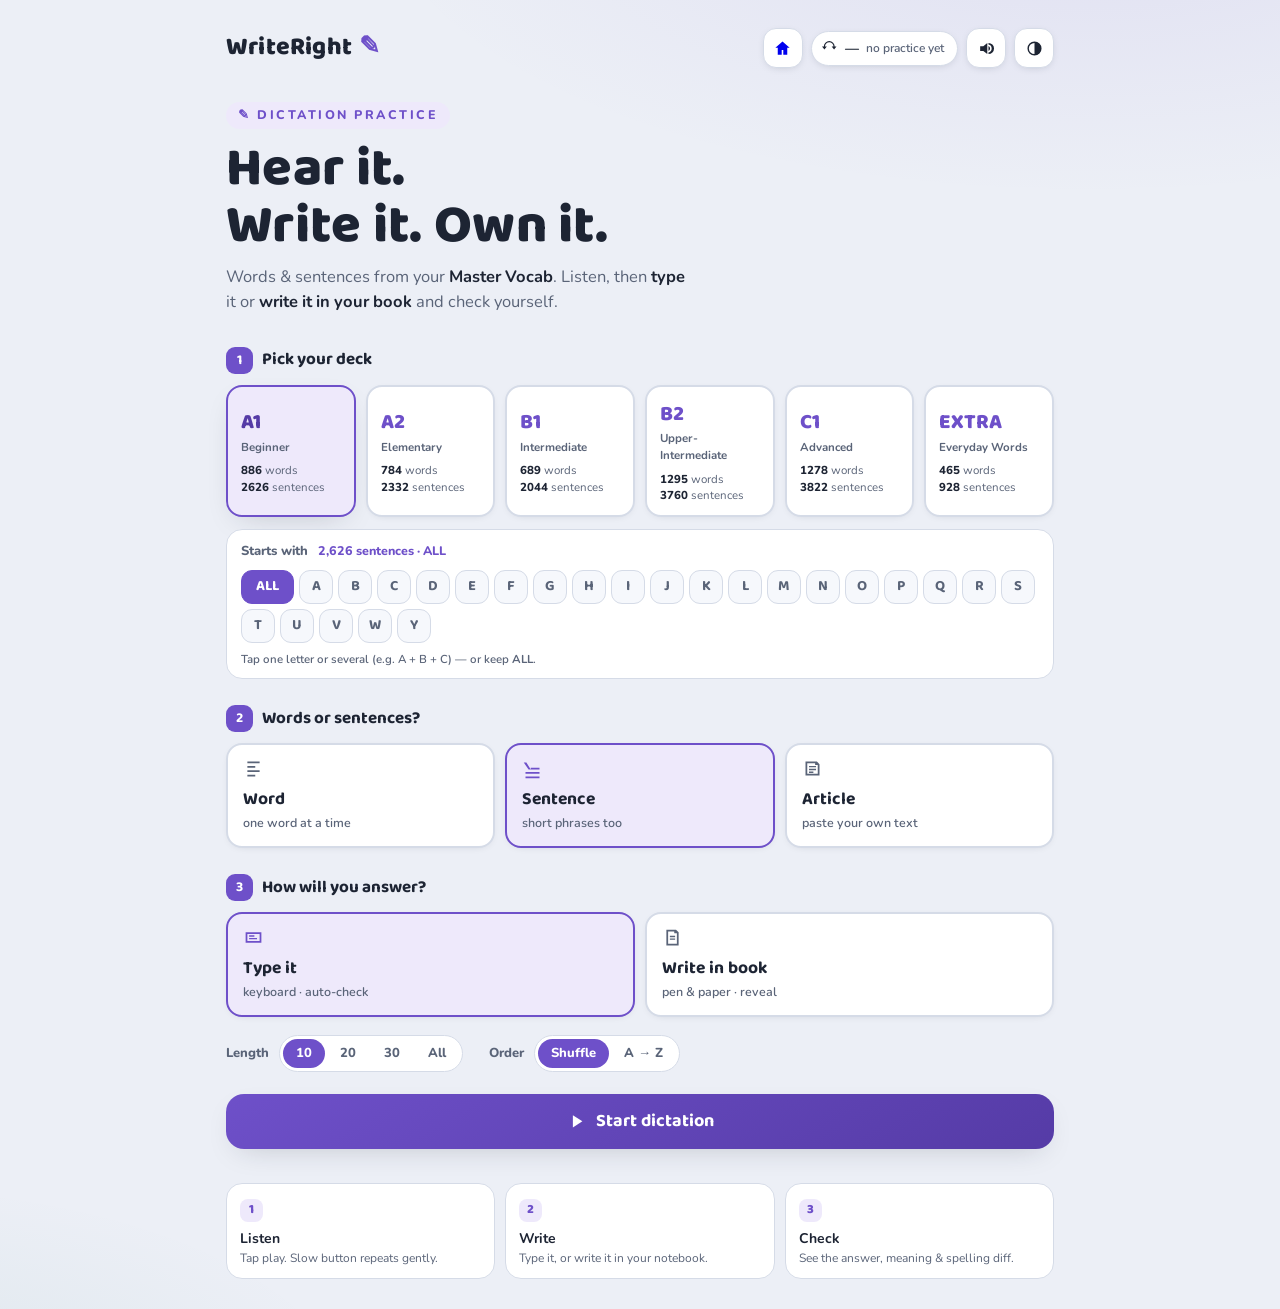
==== dictation/index.html @ 3b152999 "English Hub - speaking + dictation practice apps" ====
<!DOCTYPE html>
<html lang="en">
<head>
<meta charset="UTF-8">
<meta name="viewport" content="width=device-width, initial-scale=1.0, viewport-fit=cover">
<title>WriteRight ✎ — listen &amp; write dictation</title>
<meta name="description" content="Dictation practice built from your Master Vocab: hear a word or sentence, type it on your keyboard or write it in your book, then check the answer.">
<meta name="theme-color" content="#ECEFF6">
<link rel="icon" href="data:image/svg+xml,%3Csvg xmlns='http://www.w3.org/2000/svg' viewBox='0 0 32 32'%3E%3Crect x='3' y='3' width='26' height='26' rx='7' fill='%236E50C9'/%3E%3Cpath d='M9 23l1.2-4.2L18.6 10.4a2.2 2.2 0 0 1 3.1 3.1L13.2 22 9 23z' fill='%23fff'/%3E%3Cpath d='M17.5 11.5l3 3' stroke='%236E50C9' stroke-width='1.4'/%3E%3C/svg%3E">
<link rel="preconnect" href="https://fonts.googleapis.com">
<link rel="preconnect" href="https://fonts.gstatic.com" crossorigin>
<link href="https://fonts.googleapis.com/css2?family=Baloo+2:wght@500;600;700;800&family=Nunito:ital,wght@0,400;0,600;0,700;0,800;1,400&family=Space+Mono:wght@400;700&display=swap" rel="stylesheet" media="print" onload="this.media='all'">
<noscript><link href="https://fonts.googleapis.com/css2?family=Baloo+2:wght@500;600;700;800&family=Nunito:ital,wght@0,400;0,600;0,700;0,800;1,400&family=Space+Mono:wght@400;700&display=swap" rel="stylesheet"></noscript>
<link rel="stylesheet" href="style.css?v=5">
</head>
<body>

<!-- ══════════════════ HOME ══════════════════ -->
<section id="screen-home" class="screen">
  <header class="top">
    <div class="brand">WriteRight <span class="pencil" aria-hidden="true">✎</span></div>
    <div class="top-right">
      <a class="icon-btn" href="../index.html" title="English Hub" aria-label="Back to the English Hub" style="text-decoration:none">
        <svg viewBox="0 0 24 24" class="ic" aria-hidden="true"><path d="M12 3l9 8h-3v9h-5v-6h-2v6H6v-9H3z"/></svg>
      </a>
      <button id="btn-stats" class="chip" title="Your overall dictation score">
        <svg viewBox="0 0 24 24" class="ic" aria-hidden="true"><path d="M5 13a7 7 0 0 1 14 0h-3l4 5 4-5h-3a9 9 0 0 0-18 0H0l4 5 4-5H5z" transform="translate(0,-2) scale(.9)"/></svg>
        <b id="stats-pct">—</b><span class="chip-sub" id="stats-n">no practice yet</span>
      </button>
      <button id="btn-voice" class="icon-btn" title="Voice &amp; speed" aria-label="Choose the speaking voice">
        <svg viewBox="0 0 24 24" class="ic" aria-hidden="true"><path d="M4 9v6h4l5 4V5L8 9H4zm12.5 3a3.5 3.5 0 0 0-2-3.2v6.4a3.5 3.5 0 0 0 2-3.2zm-2-7v2.1a5 5 0 0 1 0 9.8V19a7 7 0 0 0 0-14z"/></svg>
      </button>
      <button id="btn-theme" class="icon-btn" title="Light / dark theme" aria-label="Toggle light or dark theme">
        <svg viewBox="0 0 24 24" class="ic" aria-hidden="true"><circle cx="12" cy="12" r="8" fill="none" stroke="currentColor" stroke-width="1.8"/><path d="M12 4a8 8 0 0 1 0 16z" fill="currentColor"/></svg>
      </button>
    </div>
  </header>

  <div class="hero">
    <p class="hero-kicker">✎ dictation practice</p>
    <h1>Hear it.<br>Write it. Own it.</h1>
    <p class="hero-sub">Words &amp; sentences from your <b class="you">Master Vocab</b>. Listen, then <b>type</b> it or <b>write it in your book</b> and check yourself.</p>
  </div>

  <div id="tricky-quick" class="tricky-quick" hidden>
    <button id="btn-tricky" class="ghost-cta">
      <svg viewBox="0 0 24 24" class="ic" aria-hidden="true"><path d="M12 3l2.7 5.6 6.3.8-4.6 4.3 1.2 6.2L12 17l-5.6 2.9 1.2-6.2L3 9.4l6.3-.8z"/></svg>
      <span id="tricky-text"><b id="tricky-n">0</b> tricky items waiting</span>
      <span class="ghost-cta-arrow" aria-hidden="true">→</span>
    </button>
  </div>

  <div class="step-label"><span class="step-n">1</span> Pick your deck</div>
  <div class="shelf" id="decks"></div>

  <div class="letters-wrap" id="letters-wrap">
    <div class="letters-head">
      <span class="mini-lab">Starts with</span>
      <span class="letters-count" id="letters-count"></span>
    </div>
    <div class="letters" id="letters"></div>
    <p class="letters-note">Tap one letter or several (e.g. A + B + C) — or keep <b>ALL</b>.</p>
  </div>

  <div class="step-label"><span class="step-n">2</span> Words or sentences?</div>
  <div class="opt-row opt-row3">
    <button class="opt-card" id="mode-word" aria-pressed="false">
      <svg viewBox="0 0 24 24" class="ic" aria-hidden="true"><path d="M5 4h14v2H5zM5 9h9v2H5zM5 14h14v2H5zM5 19h9v2H5z"/></svg>
      <b>Word</b><small>one word at a time</small>
    </button>
    <button class="opt-card" id="mode-sentence" aria-pressed="true">
      <svg viewBox="0 0 24 24" class="ic" aria-hidden="true"><path d="M4 5h16v2H4zm0 5h16v2H4zm0 5h10v2H4zm12.5 0 5.5 8h-3l-5-8z" transform="rotate(180 12 14)"/></svg>
      <b>Sentence</b><small>short phrases too</small>
    </button>
    <button class="opt-card" id="mode-article" aria-pressed="false">
      <svg viewBox="0 0 24 24" class="ic" aria-hidden="true"><path d="M4 4h13l3 3v13H4zm2 2v12h12V8h-3V6zm2 3h8v1.6H8zm0 3.2h8V14H8zm0 3.2h5v1.6H8z"/></svg>
      <b>Article</b><small>paste your own text</small>
    </button>
  </div>

  <div id="article-wrap" class="article-wrap" hidden>
    <div class="art-head">
      <span class="mini-lab">Your article</span>
      <span class="letters-count" id="article-count">Paste or write your text here</span>
    </div>
    <textarea id="article-in" rows="6" placeholder="Paste any English text here — a news story, a book page, a song, your own writing…"></textarea>
    <div class="art-foot">
      <button id="btn-article-clear" class="pill">Clear</button>
      <p class="art-note">Dictation runs sentence by sentence, in order — abbreviations and decimals are kept together.</p>
    </div>
  </div>

  <div class="step-label"><span class="step-n">3</span> How will you answer?</div>
  <div class="opt-row">
    <button class="opt-card" id="answer-type" aria-pressed="true">
      <svg viewBox="0 0 24 24" class="ic" aria-hidden="true"><path d="M3 6h18v12H3zm2 2v8h14V8zm2 1.5h6v1.5H7zm0 3h9V14H7z"/></svg>
      <b>Type it</b><small>keyboard · auto-check</small>
    </button>
    <button class="opt-card" id="answer-book" aria-pressed="false">
      <svg viewBox="0 0 24 24" class="ic" aria-hidden="true"><path d="M5 3h11l3 3v15H5zm2 2v14h10V7h-3V5zm2 5h6v1.6H9zm0 3h6v1.6H9z"/></svg>
      <b>Write in book</b><small>pen &amp; paper · reveal</small>
    </button>
  </div>

  <div class="row-opts" id="row-opts">
    <div class="mini-opts">
      <span class="mini-lab">Length</span>
      <div class="chips" id="len-chips">
        <button class="chip-ch" data-len="10" aria-pressed="true">10</button>
        <button class="chip-ch" data-len="20" aria-pressed="false">20</button>
        <button class="chip-ch" data-len="30" aria-pressed="false">30</button>
        <button class="chip-ch" data-len="0" aria-pressed="false">All</button>
      </div>
    </div>
    <div class="mini-opts">
      <span class="mini-lab">Order</span>
      <div class="chips" id="ord-chips">
        <button class="chip-ch" data-shuf="1" aria-pressed="true">Shuffle</button>
        <button class="chip-ch" data-shuf="0" aria-pressed="false">A → Z</button>
      </div>
    </div>
  </div>

  <button id="btn-start" class="cta">
    <svg viewBox="0 0 24 24" class="ic" aria-hidden="true"><path d="M8 5v14l11-7z"/></svg>
    Start dictation
  </button>

  <div class="how" aria-label="How it works">
    <div class="how-step">
      <span class="how-n">1</span>
      <b>Listen</b>
      <small>Tap play. Slow button repeats gently.</small>
    </div>
    <div class="how-step">
      <span class="how-n">2</span>
      <b>Write</b>
      <small>Type it, or write it in your notebook.</small>
    </div>
    <div class="how-step">
      <span class="how-n">3</span>
      <b>Check</b>
      <small>See the answer, meaning &amp; spelling diff.</small>
    </div>
  </div>
</section>

<!-- ══════════════════ PRACTICE ══════════════════ -->
<section id="screen-practice" class="screen" hidden>
  <header class="top prac-top">
    <button id="btn-back" class="icon-btn" title="End session" aria-label="End session and go home">
      <svg viewBox="0 0 24 24" class="ic" aria-hidden="true"><path d="M15 5l-7 7 7 7z"/></svg>
    </button>
    <div class="prac-mid">
      <div class="prac-count"><b id="prac-i">1</b> / <span id="prac-n">10</span></div>
      <div class="bar"><div class="bar-fill" id="bar-fill"></div></div>
    </div>
    <div class="score-chips">
      <span class="sc ok" id="sc-ok">✓ 0</span>
      <span class="sc bad" id="sc-bad">✗ 0</span>
      <button id="btn-voice-p" class="icon-btn sm" title="Voice &amp; speed" aria-label="Choose the speaking voice">
        <svg viewBox="0 0 24 24" class="ic" aria-hidden="true"><path d="M4 9v6h4l5 4V5L8 9H4zm12.5 3a3.5 3.5 0 0 0-2-3.2v6.4a3.5 3.5 0 0 0 2-3.2zm-2-7v2.1a5 5 0 0 1 0 9.8V19a7 7 0 0 0 0-14z"/></svg>
      </button>
    </div>
  </header>

  <div class="listen-card" id="listen-card">
    <div class="listen-tag" id="listen-tag">word · A1</div>
    <button id="btn-play" class="play-big" title="Play (Enter)" aria-label="Play again">
      <svg viewBox="0 0 24 24" aria-hidden="true"><path d="M8 5v14l11-7z"/></svg>
    </button>
    <div class="listen-sub" id="listen-sub">Listen…</div>
    <div class="listen-row">
      <button id="btn-slow" class="pill">
        <svg viewBox="0 0 24 24" class="ic" aria-hidden="true"><path d="M12 4a8 8 0 1 1-8 8h2a6 6 0 1 0 6-6zm1 4v5l-4 2.2-.9-1.6L11 12V8z"/></svg>
        Slow
      </button>
      <button id="btn-hint" class="pill">
        <svg viewBox="0 0 24 24" class="ic" aria-hidden="true"><path d="M9 21h6v-1H9zm-4-4h14v-1H5zm2-4h10l-1.5-3H12L9.5 10 11 7.5 9.6 6.4 7 11z"/></svg>
        Hint
      </button>
    </div>
    <div class="hint-line" id="hint-line" hidden></div>
  </div>

  <!-- type mode -->
  <div id="area-type" class="answer-area">
    <label class="aa-label" for="type-in">Write what you hear</label>
    <div class="type-row">
      <div class="type-box">
        <textarea id="type-in" rows="1" lang="en" autocomplete="off" autocapitalize="none"
          autocorrect="off" spellcheck="false" placeholder="Type — or write here with your Apple Pencil ✎"></textarea>
        <button id="btn-clear" class="clear-btn" title="Clear" aria-label="Clear the writing box">
          <svg viewBox="0 0 24 24" class="ic" aria-hidden="true"><path d="M18.3 5.7 12 12l6.3 6.3-1.4 1.4L10.6 13.4 5.7 18.3 4.3 16.9 9.7 12 4.3 5.7 5.7 4.3l5.5 5.4 6.3-6.3z"/></svg>
        </button>
      </div>
      <button id="btn-check" class="cta small">
        <svg viewBox="0 0 24 24" class="ic" aria-hidden="true"><path d="M9 16.2 4.8 12l-1.4 1.4L9 19 21 7l-1.4-1.4z"/></svg>
        Check
      </button>
    </div>
    <p class="kbd-tip">⌨ press <kbd>Enter</kbd> to check &amp; next · ✎ Apple Pencil: just write in the box (Scribble turns it into text)</p>
  </div>

  <!-- book mode -->
  <div id="area-book" class="answer-area" hidden>
    <div class="aa-label">Write it in your book ✎</div>
    <p class="book-note">No typing here — listen as many times as you like, write the word or sentence in your notebook, then check yourself.</p>
    <button id="btn-reveal" class="cta small book-cta">
      <svg viewBox="0 0 24 24" class="ic" aria-hidden="true"><path d="M12 5c-5 0-9 4.5-10 7 1 2.5 5 7 10 7s9-4.5 10-7c-1-2.5-5-7-10-7zm0 11a4 4 0 1 1 0-8 4 4 0 0 1 0 8zm0-2a2 2 0 1 0 0-4 2 2 0 0 0 0 4z"/></svg>
      Show answer
    </button>
  </div>

  <!-- after check / reveal -->
  <div id="result-card" class="result-card" hidden>
    <div class="verdict" id="verdict"></div>
    <div class="reveal-word" id="reveal-text"></div>
    <div class="reveal-ipa" id="reveal-ipa"></div>
    <div class="diff-box" id="diff-box" hidden>
      <div class="diff-row"><span class="diff-lab">You wrote</span><span class="diff-txt mono" id="diff-yours"></span></div>
      <div class="diff-row"><span class="diff-lab">Answer</span><span class="diff-txt mono" id="diff-goal"></span></div>
    </div>
    <div class="reveal-gloss" id="reveal-gloss"></div>
    <button id="reveal-ex" class="reveal-ex" hidden title="Play this example" aria-label="Play the example sentence">
      <span class="ex-play">
        <svg viewBox="0 0 24 24" aria-hidden="true"><path d="M8 5v14l11-7z"/></svg>
      </span>
      <span id="reveal-ex-text"></span>
    </button>
    <div class="grade-row" id="grade-row" hidden>
      <span class="grade-q">Did you get it right in your book?</span>
      <div class="grade-btns">
        <button id="btn-right" class="grade g-ok">
          <svg viewBox="0 0 24 24" class="ic" aria-hidden="true"><path d="M9 16.2 4.8 12l-1.4 1.4L9 19 21 7l-1.4-1.4z"/></svg> Right <kbd>1</kbd></button>
        <button id="btn-wrong" class="grade g-bad">
          <svg viewBox="0 0 24 24" class="ic" aria-hidden="true"><path d="M18.3 5.7 12 12l6.3 6.3-1.4 1.4L10.6 13.4 5.7 18.3 4.3 16.9 9.7 12 4.3 5.7 5.7 4.3l5.5 5.4 6.3-6.3z"/></svg> Wrong <kbd>2</kbd></button>
      </div>
    </div>
    <button id="btn-next" class="cta next-cta" hidden>
      Next <svg viewBox="0 0 24 24" class="ic" aria-hidden="true"><path d="M9 5l7 7-7 7z"/></svg> <kbd>⏎</kbd>
    </button>
  </div>
</section>

<!-- ══════════════════ RESULTS ══════════════════ -->
<section id="screen-results" class="screen" hidden>
  <header class="top">
    <div class="brand">WriteRight <span class="pencil" aria-hidden="true">✎</span></div>
  </header>

  <div class="res-hero">
    <div class="ring" id="res-ring"><div class="ring-in"><b id="res-pct">0%</b><small>accuracy</small></div></div>
    <h2 id="res-title">Session done!</h2>
    <p class="res-sub" id="res-sub"></p>
  </div>

  <div id="res-missed-wrap" hidden>
    <div class="step-label"><span class="step-n">✗</span> To practise again</div>
    <div class="missed-list" id="missed-list"></div>
    <button id="btn-again" class="cta small">
      <svg viewBox="0 0 24 24" class="ic" aria-hidden="true"><path d="M12 5V2L7 6l5 4V7a5 5 0 1 1-5 5H5a7 7 0 1 0 7-7z"/></svg>
      Dictate these again
    </button>
  </div>

  <div class="res-btns">
    <button id="btn-newsession" class="cta">New session</button>
    <button id="btn-home" class="ghost">Home</button>
  </div>
</section>

<!-- ══════════════════ VOICE & SPEED MODAL ══════════════════ -->
<div id="voice-modal" class="modal" hidden>
  <div class="modal-card" role="dialog" aria-modal="true" aria-label="Voice and speed">
    <div class="modal-head">
      <b>Voice &amp; speed</b>
      <button id="voice-close" class="x-btn" title="Close" aria-label="Close">
        <svg viewBox="0 0 24 24" class="ic" aria-hidden="true"><path d="M18.3 5.7 12 12l6.3 6.3-1.4 1.4L10.6 13.4 5.7 18.3 4.3 16.9 9.7 12 4.3 5.7 5.7 4.3l5.5 5.4 6.3-6.3z"/></svg>
      </button>
    </div>

    <label class="v-lab" for="voice-sel">Speaking voice</label>
    <select id="voice-sel"></select>

    <div class="v-rate">
      <label class="v-lab" for="rate">Speed</label>
      <div class="rate-row">
        <input type="range" id="rate" min="0.5" max="1.2" step="0.05" value="0.9">
        <b id="rate-val">0.90×</b>
      </div>
      <div class="rate-marks"><span>slow</span><span>normal</span><span>fast</span></div>
    </div>

    <div class="mix-row">
      <div class="mix-copy">
        <b>Shuffle voices 🎙</b>
        <small>A different voice says each card — harder, more like real life.</small>
      </div>
      <button id="mix-toggle" class="switch" role="switch" aria-checked="false" title="Shuffle voices">
        <span class="knob"></span>
      </button>
    </div>

    <button id="voice-test" class="cta small vc-test">
      <svg viewBox="0 0 24 24" class="ic" aria-hidden="true"><path d="M8 5v14l11-7z"/></svg>
      Test this voice
    </button>

    <p class="v-note">Sounds unclear? Try another voice — <b>★ recommended</b> ones are usually the clearest
    (Google voices in Chrome, Siri voices on iPad/iPhone, “Natural” voices in Edge). You can add more
    voices in your device’s system settings, then reopen this page.</p>
  </div>
</div>

<script src="data.js?v=1"></script>
<script src="app.js?v=5"></script>
</body>
</html>
---- dictation/style.css ----
/* ════════════════════════════════════════════════════════════════
   WriteRight ✎ — dictation practice
   violet = listen · teal = you got it · coral = to fix
   ════════════════════════════════════════════════════════════════ */

:root {
  --bg: #ECEFF6;
  --bg-deep: #E2E7F1;
  --card: #FFFFFF;
  --card-soft: #F6F8FC;
  --ink: #1D2433;
  --mut: #5A6478;
  --line: #D5DBE7;
  --violet: #6E50C9;
  --violet-deep: #553BA6;
  --violet-soft: #EEE9FB;
  --teal: #0C7265;
  --teal-soft: #E0F0EC;
  --coral: #E2562E;
  --coral-soft: #FCEAE3;
  --amber: #8A5D0C;
  --amber-soft: #F8EED8;
  --shadow: 0 10px 30px -14px rgba(29, 36, 51, .25);
  --shadow-lift: 0 24px 50px -20px rgba(29, 36, 51, .38);
  --r-lg: 26px;
  --r-md: 16px;
  --disp: 'Baloo 2', 'Trebuchet MS', sans-serif;
  --body: 'Nunito', 'Segoe UI', sans-serif;
  --mono: 'Space Mono', 'Consolas', monospace;
}

.dark {
  --bg: #0E1118;
  --bg-deep: #0A0D13;
  --card: #171C27;
  --card-soft: #1C2230;
  --ink: #E7EBF4;
  --mut: #939DB4;
  --line: #262E3F;
  --violet: #A18BEA;
  --violet-deep: #BCACF2;
  --violet-soft: #251F3D;
  --teal: #41C0AA;
  --teal-soft: #14312B;
  --coral: #FF7E5F;
  --coral-soft: #3A211A;
  --amber: #E3B04B;
  --amber-soft: #33290F;
  --shadow: 0 10px 30px -14px rgba(0, 0, 0, .55);
  --shadow-lift: 0 24px 50px -20px rgba(0, 0, 0, .7);
}

* { box-sizing: border-box; margin: 0; padding: 0; }

[hidden] { display: none !important; }

html { -webkit-text-size-adjust: 100%; }

body {
  font-family: var(--body);
  background:
    radial-gradient(1200px 500px at 85% -8%, color-mix(in srgb, var(--violet) 10%, transparent), transparent 60%),
    radial-gradient(900px 420px at -10% 108%, color-mix(in srgb, var(--teal) 7%, transparent), transparent 55%),
    var(--bg);
  color: var(--ink);
  min-height: 100vh;
  min-height: 100dvh;
  line-height: 1.5;
  overflow-x: hidden;
  -webkit-tap-highlight-color: transparent;
}

button { font: inherit; color: inherit; cursor: pointer; background: none; border: none; touch-action: manipulation; }
button:focus-visible, input:focus-visible, kbd:focus-visible {
  outline: 3px solid color-mix(in srgb, var(--violet) 60%, transparent);
  outline-offset: 2px;
  border-radius: 8px;
}
.ic { width: 1.15em; height: 1.15em; fill: currentColor; vertical-align: -0.2em; flex: none; }

::selection { background: color-mix(in srgb, var(--violet) 28%, transparent); }

.screen {
  max-width: 880px;
  margin: 0 auto;
  padding: clamp(14px, 3vw, 28px) clamp(14px, 3.5vw, 26px) calc(30px + env(safe-area-inset-bottom));
  display: flex;
  flex-direction: column;
  min-height: 100vh;
  min-height: 100dvh;
  animation: screenIn .34s cubic-bezier(.2, .8, .3, 1) both;
}

@keyframes screenIn { from { opacity: 0; transform: translateY(10px); } }

/* ── header ─────────────────────────────────────────────────── */

.top { display: flex; align-items: center; justify-content: space-between; gap: 10px; }

.brand {
  font-family: var(--disp);
  font-weight: 800;
  font-size: clamp(20px, 3.4vw, 25px);
  letter-spacing: .2px;
}
.pencil { color: var(--violet); margin-left: 2px; }

.top-right { display: flex; align-items: center; gap: 8px; }

.chip {
  display: inline-flex; align-items: center; gap: 7px;
  background: var(--card);
  border: 1.5px solid var(--line);
  border-radius: 999px;
  padding: 6px 13px 6px 10px;
  font-weight: 700;
  font-size: 14px;
  box-shadow: 0 2px 8px -4px rgba(29,36,51,.25);
}
.chip .chip-sub { font-weight: 600; font-size: 12px; color: var(--mut); }

.icon-btn {
  width: 40px; height: 40px;
  display: grid; place-items: center;
  background: var(--card);
  border: 1.5px solid var(--line);
  border-radius: 13px;
  box-shadow: 0 2px 8px -4px rgba(29,36,51,.25);
}
.icon-btn .ic { width: 19px; height: 19px; }

/* ── hero ───────────────────────────────────────────────────── */

.hero { padding: clamp(18px, 4vw, 34px) 0 6px; }
.hero-kicker {
  display: inline-block;
  font-weight: 800; font-size: 12.5px; letter-spacing: 2.5px;
  text-transform: uppercase; color: var(--violet);
  background: var(--violet-soft);
  border-radius: 999px; padding: 4px 12px;
}
.hero h1 {
  font-family: var(--disp);
  font-weight: 800;
  font-size: clamp(34px, 7vw, 54px);
  line-height: 1.06;
  margin: 12px 0 10px;
  letter-spacing: .3px;
}
.hero-sub { color: var(--mut); font-size: clamp(14.5px, 2vw, 16.5px); max-width: 46ch; }
.hero-sub b { color: var(--ink); }
.you { color: var(--violet); }

/* ── tricky quick ───────────────────────────────────────────── */

.tricky-quick { margin: 16px 0 4px; }
.ghost-cta {
  width: 100%;
  display: flex; align-items: center; gap: 12px;
  background: var(--amber-soft);
  border: 1.5px solid color-mix(in srgb, var(--amber) 35%, transparent);
  border-radius: var(--r-md);
  padding: 13px 16px;
  font-weight: 700;
  box-shadow: var(--shadow);
  transition: transform .15s;
}
.ghost-cta:active { transform: scale(.985); }
.ghost-cta .ic { width: 21px; height: 21px; color: var(--amber); }
.ghost-cta-arrow { margin-left: auto; color: var(--amber); font-size: 18px; }

/* ── steps / options ────────────────────────────────────────── */

.step-label {
  display: flex; align-items: center; gap: 9px;
  font-family: var(--disp);
  font-weight: 700;
  font-size: 17px;
  margin: 26px 0 11px;
}
.step-n {
  width: 27px; height: 27px;
  display: grid; place-items: center;
  background: var(--violet); color: #fff;
  border-radius: 9px;
  font-size: 14px;
}

.shelf {
  display: grid;
  grid-template-columns: repeat(auto-fill, minmax(122px, 1fr));
  gap: 10px;
}
.deck {
  text-align: left;
  background: var(--card);
  border: 2px solid var(--line);
  border-radius: var(--r-md);
  padding: 12px 13px 11px;
  box-shadow: 0 2px 10px -6px rgba(29,36,51,.28);
  transition: border-color .15s, transform .15s, box-shadow .15s;
}
.deck:active { transform: scale(.97); }
.deck .dk-lvl {
  font-family: var(--disp); font-weight: 800; font-size: 21px;
  color: var(--violet);
}
.deck .dk-name { font-size: 11.5px; color: var(--mut); font-weight: 700; }
.deck .dk-meta { font-size: 11.5px; color: var(--mut); margin-top: 6px; line-height: 1.45; }
.deck .dk-meta b { color: var(--ink); font-weight: 800; }
.deck[aria-pressed="true"] {
  border-color: var(--violet);
  background: var(--violet-soft);
  box-shadow: var(--shadow);
}
.deck[aria-pressed="true"] .dk-lvl { color: var(--violet-deep); }

/* ── letters A–Z filter ────────────────────────────────────── */

.letters-wrap {
  margin-top: 12px;
  background: var(--card);
  border: 1.5px solid var(--line);
  border-radius: var(--r-md);
  padding: 12px 14px 10px;
}
.letters-head {
  display: flex; align-items: baseline; gap: 10px;
  margin-bottom: 8px;
}
.letters-count { font-size: 12.5px; font-weight: 800; color: var(--violet); }
.letters {
  display: flex; flex-wrap: wrap; gap: 5px;
}
.lt {
  min-width: 34px; height: 34px;
  display: grid; place-items: center;
  padding: 0 8px;
  border-radius: 11px;
  border: 1.5px solid var(--line);
  background: var(--card-soft);
  font-family: var(--disp);
  font-weight: 700; font-size: 14.5px;
  color: var(--mut);
  transition: transform .12s, border-color .12s;
}
.lt:active { transform: scale(.93); }
.lt[aria-pressed="true"] {
  background: var(--violet);
  border-color: var(--violet);
  color: #fff;
}
.lt[aria-disabled="true"] {
  opacity: .32;
  pointer-events: none;
}
.lt.lt-all { padding: 0 14px; }
.letters-note { margin-top: 8px; font-size: 11.5px; color: var(--mut); font-weight: 600; }

.opt-row {
  display: grid;
  grid-template-columns: 1fr 1fr;
  gap: 10px;
}
.opt-row3 { grid-template-columns: repeat(3, 1fr); }
.opt-card {
  display: flex; flex-direction: column; align-items: flex-start; gap: 2px;
  text-align: left;
  background: var(--card);
  border: 2px solid var(--line);
  border-radius: var(--r-md);
  padding: 13px 15px;
  box-shadow: 0 2px 10px -6px rgba(29,36,51,.28);
  transition: border-color .15s, transform .15s;
}
.opt-card:active { transform: scale(.98); }
.opt-card .ic { width: 21px; height: 21px; color: var(--mut); margin-bottom: 5px; }
.opt-card b { font-family: var(--disp); font-weight: 700; font-size: 17.5px; }
.opt-card small { color: var(--mut); font-size: 12.5px; font-weight: 600; }
.opt-card[aria-pressed="true"] {
  border-color: var(--violet);
  background: var(--violet-soft);
}
.opt-card[aria-pressed="true"] .ic { color: var(--violet); }

.row-opts {
  display: flex; flex-wrap: wrap; gap: 12px 26px;
  margin-top: 18px;
}

/* ── article mode ──────────────────────────────────────────── */

.article-wrap {
  margin-top: 12px;
  background: var(--card);
  border: 1.5px solid var(--line);
  border-radius: var(--r-md);
  padding: 12px 14px 11px;
}
.art-head {
  display: flex; align-items: baseline; justify-content: space-between;
  gap: 10px; margin-bottom: 8px;
}
#article-in {
  width: 100%;
  font-family: var(--body);
  font-size: 15px;
  line-height: 1.55;
  min-height: 120px;
  resize: vertical;
  color: var(--ink);
  background: var(--card-soft);
  border: 2px solid var(--line);
  border-radius: 13px;
  padding: 11px 13px;
  -webkit-user-select: text;
  user-select: text;
}
#article-in:focus { border-color: var(--violet); background: var(--card); }
.art-foot { display: flex; align-items: center; gap: 12px; margin-top: 9px; }
.art-note { font-size: 11.5px; color: var(--mut); font-weight: 600; line-height: 1.4; }

.cta[disabled] { opacity: .45; pointer-events: none; }
.mini-opts { display: flex; align-items: center; gap: 10px; }
.mini-lab { font-weight: 800; font-size: 13px; color: var(--mut); }
.chips { display: inline-flex; background: var(--card); border: 1.5px solid var(--line); border-radius: 999px; padding: 3px; gap: 2px; }
.chip-ch {
  border-radius: 999px;
  padding: 5px 13px;
  font-weight: 800; font-size: 13px;
  color: var(--mut);
}
.chip-ch[aria-pressed="true"] { background: var(--violet); color: #fff; }

/* ── CTA ────────────────────────────────────────────────────── */

.cta {
  display: inline-flex; align-items: center; justify-content: center; gap: 9px;
  font-family: var(--disp);
  font-weight: 700;
  font-size: 18px;
  color: #fff;
  background: linear-gradient(150deg, var(--violet), var(--violet-deep));
  border-radius: 18px;
  padding: 14px 22px;
  box-shadow: var(--shadow);
  transition: transform .15s, box-shadow .15s;
  margin-top: 22px;
}
.cta:hover { box-shadow: var(--shadow-lift); transform: translateY(-1px); }
.cta:active { transform: scale(.98); }
.cta.small { font-size: 15.5px; padding: 10px 18px; border-radius: 14px; margin-top: 0; }
.cta kbd {
  font-family: var(--mono); font-size: 11px;
  background: rgba(255,255,255,.22);
  border-radius: 6px; padding: 2px 7px;
}

.ghost {
  text-align: center; font-weight: 800; font-size: 15px;
  color: var(--mut);
  padding: 12px;
  border-radius: 14px;
}
.ghost:hover { background: var(--card-soft); }

/* ── how it works ───────────────────────────────────────────── */

.how {
  display: grid; grid-template-columns: repeat(3, 1fr); gap: 10px;
  margin-top: 34px;
}
.how-step {
  background: var(--card);
  border: 1.5px solid var(--line);
  border-radius: var(--r-md);
  padding: 12px 13px;
}
.how-n {
  display: inline-grid; place-items: center;
  width: 23px; height: 23px;
  border-radius: 8px;
  background: var(--violet-soft); color: var(--violet);
  font-family: var(--disp); font-weight: 800; font-size: 13px;
  margin-bottom: 6px;
}
.how-step b { display: block; font-size: 14px; margin-bottom: 1px; }
.how-step small { color: var(--mut); font-size: 12px; line-height: 1.4; display: block; }

/* ══════════════════ PRACTICE ══════════════════ */

.prac-top { gap: 12px; flex-wrap: wrap; }
.prac-mid { flex: 1; display: flex; flex-direction: column; gap: 6px; }
.prac-count { font-weight: 800; font-size: 13.5px; color: var(--mut); text-align: center; }
.prac-count b { color: var(--ink); font-size: 15px; }
.bar { height: 8px; background: var(--card); border: 1.5px solid var(--line); border-radius: 999px; overflow: hidden; }
.bar-fill {
  height: 100%; width: 0%;
  background: linear-gradient(90deg, var(--violet), var(--teal));
  border-radius: 999px;
  transition: width .35s cubic-bezier(.2,.8,.3,1);
}
.score-chips { display: flex; gap: 6px; }
.sc {
  font-weight: 800; font-size: 13px;
  padding: 5px 11px; border-radius: 999px;
  background: var(--card); border: 1.5px solid var(--line);
}
.sc.ok { color: var(--teal); }
.sc.bad { color: var(--coral); }

/* listen card */
.listen-card {
  margin-top: 18px;
  background: var(--card);
  border: 2px solid var(--line);
  border-radius: var(--r-lg);
  padding: 22px 18px 18px;
  display: flex; flex-direction: column; align-items: center; gap: 10px;
  box-shadow: var(--shadow);
  position: relative;
}
.listen-tag {
  position: absolute; top: 14px; left: 14px;
  font-weight: 800; font-size: 11.5px; letter-spacing: 1.2px; text-transform: uppercase;
  color: var(--violet);
  background: var(--violet-soft);
  border-radius: 999px; padding: 4px 11px;
}
.play-big {
  width: 96px; height: 96px;
  display: grid; place-items: center;
  border-radius: 50%;
  color: #fff;
  background: radial-gradient(circle at 32% 28%, color-mix(in srgb, var(--violet) 78%, #fff 22%), var(--violet) 62%, var(--violet-deep));
  box-shadow: 0 14px 30px -12px color-mix(in srgb, var(--violet) 70%, transparent);
  transition: transform .13s;
  margin-top: 10px;
}
.play-big svg { width: 38px; height: 38px; fill: currentColor; margin-left: 4px; }
.play-big:hover { transform: scale(1.05); }
.play-big:active { transform: scale(.96); }
.play-big.speaking { animation: pulse 1s ease infinite; }
@keyframes pulse {
  0%, 100% { box-shadow: 0 14px 30px -12px color-mix(in srgb, var(--violet) 70%, transparent); }
  50% { box-shadow: 0 14px 44px -6px color-mix(in srgb, var(--violet) 85%, transparent); }
}
.listen-sub { color: var(--mut); font-weight: 700; font-size: 14px; }
.listen-row { display: flex; gap: 8px; }
.pill {
  display: inline-flex; align-items: center; gap: 6px;
  font-weight: 800; font-size: 13px;
  color: var(--violet-deep);
  background: var(--violet-soft);
  border-radius: 999px; padding: 7px 14px;
  transition: transform .13s;
}
.pill:active { transform: scale(.95); }
.hint-line {
  font-family: var(--mono);
  font-size: 15px; letter-spacing: 1.5px;
  background: var(--amber-soft);
  color: var(--amber);
  border-radius: 12px;
  padding: 8px 16px;
  text-align: center;
  word-break: break-word;
}

/* answer areas */
.answer-area {
  margin-top: 14px;
  background: var(--card);
  border: 2px solid var(--line);
  border-radius: var(--r-lg);
  padding: 16px 18px 18px;
}
.aa-label { font-family: var(--disp); font-weight: 700; font-size: 16px; margin-bottom: 9px; }
.type-row { display: flex; gap: 9px; align-items: stretch; }
.type-box {
  flex: 1;
  position: relative;
  display: flex;
}
#type-in {
  flex: 1;
  font-family: var(--mono);
  font-size: clamp(18px, 2.8vw, 21px);
  line-height: 1.45;
  min-height: 64px;
  max-height: 40vh;
  resize: none;
  overflow-y: auto;
  color: var(--ink);
  background: var(--card-soft);
  border: 2px solid var(--line);
  border-radius: 14px;
  padding: 15px 46px 15px 16px;
  -webkit-user-select: text;
  user-select: text;
  touch-action: auto;             /* never block Apple Pencil / Scribble */
}
#type-in:focus { border-color: var(--violet); background: var(--card); }
#type-in.done-ok { border-color: var(--teal); background: var(--teal-soft); }
#type-in.done-bad { border-color: var(--coral); background: var(--coral-soft); }
.clear-btn {
  position: absolute;
  top: 8px; right: 8px;
  width: 32px; height: 32px;
  display: grid; place-items: center;
  color: var(--mut);
  background: var(--card);
  border: 1.5px solid var(--line);
  border-radius: 10px;
}
.clear-btn .ic { width: 15px; height: 15px; }
.clear-btn:hover { color: var(--coral); border-color: var(--coral); }
.kbd-tip { margin-top: 9px; font-size: 12px; color: var(--mut); font-weight: 600; text-align: center; }
kbd {
  font-family: var(--mono); font-size: 11px;
  background: var(--card-soft); border: 1px solid var(--line);
  border-bottom-width: 2.5px; border-radius: 6px; padding: 1px 6px;
}
.book-note { color: var(--mut); font-size: 13.5px; font-weight: 600; max-width: 52ch; }
.book-cta { margin-top: 12px; width: 100%; }

/* result card */
.result-card {
  margin-top: 14px;
  background: var(--card);
  border: 2px solid var(--line);
  border-radius: var(--r-lg);
  padding: 18px;
  display: flex; flex-direction: column; align-items: center; gap: 8px;
  box-shadow: var(--shadow);
  animation: screenIn .3s cubic-bezier(.2,.8,.3,1) both;
}
.verdict {
  font-family: var(--disp); font-weight: 800; font-size: 19px;
  padding: 6px 20px; border-radius: 999px;
}
.verdict.ok { color: var(--teal); background: var(--teal-soft); }
.verdict.bad { color: var(--coral); background: var(--coral-soft); }
.verdict.self { color: var(--violet-deep); background: var(--violet-soft); }
.reveal-word {
  font-family: var(--disp); font-weight: 800;
  font-size: clamp(24px, 4.6vw, 36px);
  text-align: center; line-height: 1.15;
  word-break: break-word;
}
.reveal-ipa { font-family: var(--mono); color: var(--mut); font-size: 15px; }
.diff-box {
  width: 100%;
  background: var(--card-soft);
  border: 1.5px solid var(--line);
  border-radius: 14px;
  padding: 11px 14px;
  display: flex; flex-direction: column; gap: 7px;
}
.diff-row { display: flex; gap: 12px; align-items: baseline; }
.diff-lab { font-weight: 800; font-size: 11px; letter-spacing: 1px; text-transform: uppercase; color: var(--mut); flex: none; width: 66px; }
.diff-txt { font-size: clamp(14px, 2.4vw, 16.5px); word-break: break-word; }
.mono { font-family: var(--mono); }
.diff-txt .w-ok { color: var(--teal); }
.diff-txt .w-bad { color: var(--coral); text-decoration: line-through; }
.diff-txt .w-extra { color: var(--coral); opacity: .75; }
.diff-txt .w-miss { color: var(--amber); border-bottom: 2.5px dotted color-mix(in srgb, var(--amber) 65%, transparent); font-weight: 700; }
.diff-txt .sp { display: inline-block; width: .45em; }
.reveal-gloss { color: var(--mut); font-weight: 600; font-size: 14px; text-align: center; max-width: 56ch; }
.reveal-gloss b { color: var(--ink); }

.reveal-ex {
  display: flex; align-items: center; gap: 11px;
  width: 100%;
  text-align: left;
  background: var(--teal-soft);
  border: 1.5px solid color-mix(in srgb, var(--teal) 30%, transparent);
  border-radius: 14px;
  padding: 10px 14px;
  font-weight: 600; font-size: 14.5px; line-height: 1.4;
  color: var(--ink);
  transition: transform .13s;
}
.reveal-ex:active { transform: scale(.985); }
.ex-play {
  width: 32px; height: 32px; flex: none;
  display: grid; place-items: center;
  background: var(--teal);
  color: #fff;
  border-radius: 50%;
}
.ex-play svg { width: 14px; height: 14px; fill: currentColor; margin-left: 2px; }
.ex-lab { display: block; font-size: 10.5px; font-weight: 800; letter-spacing: 1px; text-transform: uppercase; color: var(--teal); margin-bottom: 1px; }

/* voice shuffle switch */
.mix-row {
  display: flex; align-items: center; gap: 12px;
  margin-top: 15px;
  background: var(--card-soft);
  border: 1.5px solid var(--line);
  border-radius: 14px;
  padding: 11px 13px;
}
.mix-copy { flex: 1; }
.mix-copy b { display: block; font-family: var(--disp); font-weight: 700; font-size: 15.5px; }
.mix-copy small { color: var(--mut); font-size: 12px; font-weight: 600; line-height: 1.35; display: block; margin-top: 1px; }
.switch {
  width: 52px; height: 30px; flex: none;
  border-radius: 999px;
  background: var(--bg-deep);
  border: 2px solid var(--line);
  position: relative;
  transition: background .18s, border-color .18s;
}
.switch .knob {
  position: absolute; top: 2px; left: 2px;
  width: 22px; height: 22px;
  border-radius: 50%;
  background: var(--card);
  box-shadow: 0 2px 6px -1px rgba(29,36,51,.4);
  transition: left .18s cubic-bezier(.2,.8,.3,1);
}
.switch[aria-checked="true"] {
  background: var(--violet);
  border-color: var(--violet);
}
.switch[aria-checked="true"] .knob { left: 24px; }

.grade-row {
  width: 100%;
  display: flex; flex-direction: column; align-items: center; gap: 10px;
  border-top: 1.5px dashed var(--line);
  padding-top: 13px; margin-top: 4px;
}
.grade-q { font-weight: 700; font-size: 13.5px; color: var(--mut); }
.grade-btns { display: flex; gap: 10px; }
.grade {
  display: inline-flex; align-items: center; gap: 7px;
  font-weight: 800; font-size: 14.5px;
  padding: 9px 18px; border-radius: 13px;
  border: 2px solid var(--line);
  background: var(--card);
  transition: transform .13s;
}
.grade:active { transform: scale(.96); }
.grade kbd { margin-left: 2px; }
.g-ok { color: var(--teal); border-color: color-mix(in srgb, var(--teal) 45%, transparent); background: var(--teal-soft); }
.g-bad { color: var(--coral); border-color: color-mix(in srgb, var(--coral) 45%, transparent); background: var(--coral-soft); }

.next-cta { width: 100%; }

/* ══════════════════ RESULTS ══════════════════ */

.res-hero { display: flex; flex-direction: column; align-items: center; gap: 8px; padding: 26px 0 6px; }
.ring {
  width: 150px; height: 150px; border-radius: 50%;
  background: conic-gradient(var(--teal) 0%, var(--line) 0);
  display: grid; place-items: center;
  box-shadow: var(--shadow);
}
.ring-in {
  width: 116px; height: 116px; border-radius: 50%;
  background: var(--card);
  display: flex; flex-direction: column; align-items: center; justify-content: center;
}
.ring-in b { font-family: var(--disp); font-weight: 800; font-size: 32px; }
.ring-in small { color: var(--mut); font-weight: 700; font-size: 12px; }
.res-hero h2 { font-family: var(--disp); font-weight: 800; font-size: clamp(26px, 5vw, 34px); }
.res-sub { color: var(--mut); font-weight: 600; font-size: 15px; }

.missed-list {
  display: flex; flex-direction: column; gap: 8px;
  margin-bottom: 14px;
}
.missed-item {
  display: flex; align-items: center; gap: 12px;
  background: var(--card);
  border: 1.5px solid var(--line);
  border-radius: 14px;
  padding: 10px 14px;
}
.mi-play {
  width: 36px; height: 36px; flex: none;
  display: grid; place-items: center;
  color: var(--violet);
  background: var(--violet-soft);
  border-radius: 50%;
}
.mi-play svg { width: 16px; height: 16px; fill: currentColor; margin-left: 2px; }
.mi-txt { min-width: 0; }
.mi-txt b { display: block; font-size: 14.5px; word-break: break-word; }
.mi-txt small { color: var(--mut); font-size: 12px; }
.mi-hint {
  margin-left: auto; flex: none;
  font-size: 10.5px; font-weight: 800; letter-spacing: .8px; text-transform: uppercase;
  color: var(--amber); background: var(--amber-soft);
  border-radius: 999px; padding: 3px 9px;
}

.res-btns { display: flex; flex-direction: column; gap: 6px; margin-top: 26px; }

/* ── no-speech banner ───────────────────────────────────────── */

.no-speech {
  margin-top: 16px;
  background: var(--coral-soft);
  border: 1.5px solid color-mix(in srgb, var(--coral) 40%, transparent);
  color: var(--coral);
  border-radius: 14px;
  padding: 12px 16px;
  font-weight: 700; font-size: 13.5px;
}

/* ── voice & speed modal ────────────────────────────────────── */

.modal {
  position: fixed; inset: 0;
  z-index: 60;
  background: color-mix(in srgb, var(--bg-deep) 55%, rgba(0,0,0,.45));
  backdrop-filter: blur(3px);
  display: grid; place-items: center;
  padding: 18px;
  animation: screenIn .22s ease both;
}
.modal-card {
  width: min(460px, 100%);
  background: var(--card);
  border: 2px solid var(--line);
  border-radius: 22px;
  box-shadow: var(--shadow-lift);
  padding: 18px 18px 16px;
}
.modal-head {
  display: flex; align-items: center; justify-content: space-between;
  font-family: var(--disp); font-weight: 800; font-size: 20px;
  margin-bottom: 14px;
}
.x-btn {
  width: 34px; height: 34px;
  display: grid; place-items: center;
  border-radius: 11px;
  background: var(--card-soft);
  border: 1.5px solid var(--line);
  color: var(--mut);
}
.x-btn:hover { color: var(--coral); border-color: var(--coral); }

.v-lab {
  display: block;
  font-weight: 800; font-size: 12px; letter-spacing: 1px; text-transform: uppercase;
  color: var(--mut);
  margin: 0 0 6px;
}
#voice-sel {
  width: 100%;
  font: inherit; font-weight: 700;
  color: var(--ink);
  background: var(--card-soft);
  border: 2px solid var(--line);
  border-radius: 13px;
  padding: 10px 12px;
}
#voice-sel:focus { border-color: var(--violet); background: var(--card); }

.v-rate { margin-top: 15px; }
.rate-row { display: flex; align-items: center; gap: 12px; }
#rate-val { font-family: var(--mono); font-size: 14px; min-width: 52px; text-align: right; }
input[type="range"] {
  flex: 1;
  appearance: none; -webkit-appearance: none;
  height: 8px;
  background: var(--bg-deep);
  border: 1.5px solid var(--line);
  border-radius: 999px;
}
input[type="range"]::-webkit-slider-thumb {
  appearance: none; -webkit-appearance: none;
  width: 24px; height: 24px;
  border-radius: 50%;
  background: var(--violet);
  border: 3px solid var(--card);
  box-shadow: 0 3px 10px -3px color-mix(in srgb, var(--violet) 70%, transparent);
  cursor: pointer;
}
.rate-marks {
  display: flex; justify-content: space-between;
  font-size: 10.5px; font-weight: 700; color: var(--mut);
  padding: 3px 4px 0;
}
.vc-test { width: 100%; margin-top: 15px; }
.v-note {
  margin-top: 12px;
  font-size: 12px; line-height: 1.5;
  color: var(--mut); font-weight: 600;
}
.v-note b { color: var(--amber); }

.icon-btn.sm { width: 34px; height: 34px; border-radius: 10px; }
.icon-btn.sm .ic { width: 16px; height: 16px; }

/* ── responsive ─────────────────────────────────────────────── */

@media (max-width: 560px) {
  .opt-row { grid-template-columns: 1fr 1fr; }
  .opt-row3 { grid-template-columns: 1fr; }
  .how { grid-template-columns: 1fr; }
  .score-chips { flex-direction: column; }
  .type-row { flex-direction: column; }
  .type-row .cta { width: 100%; }
  .deck .dk-name { display: none; }
}
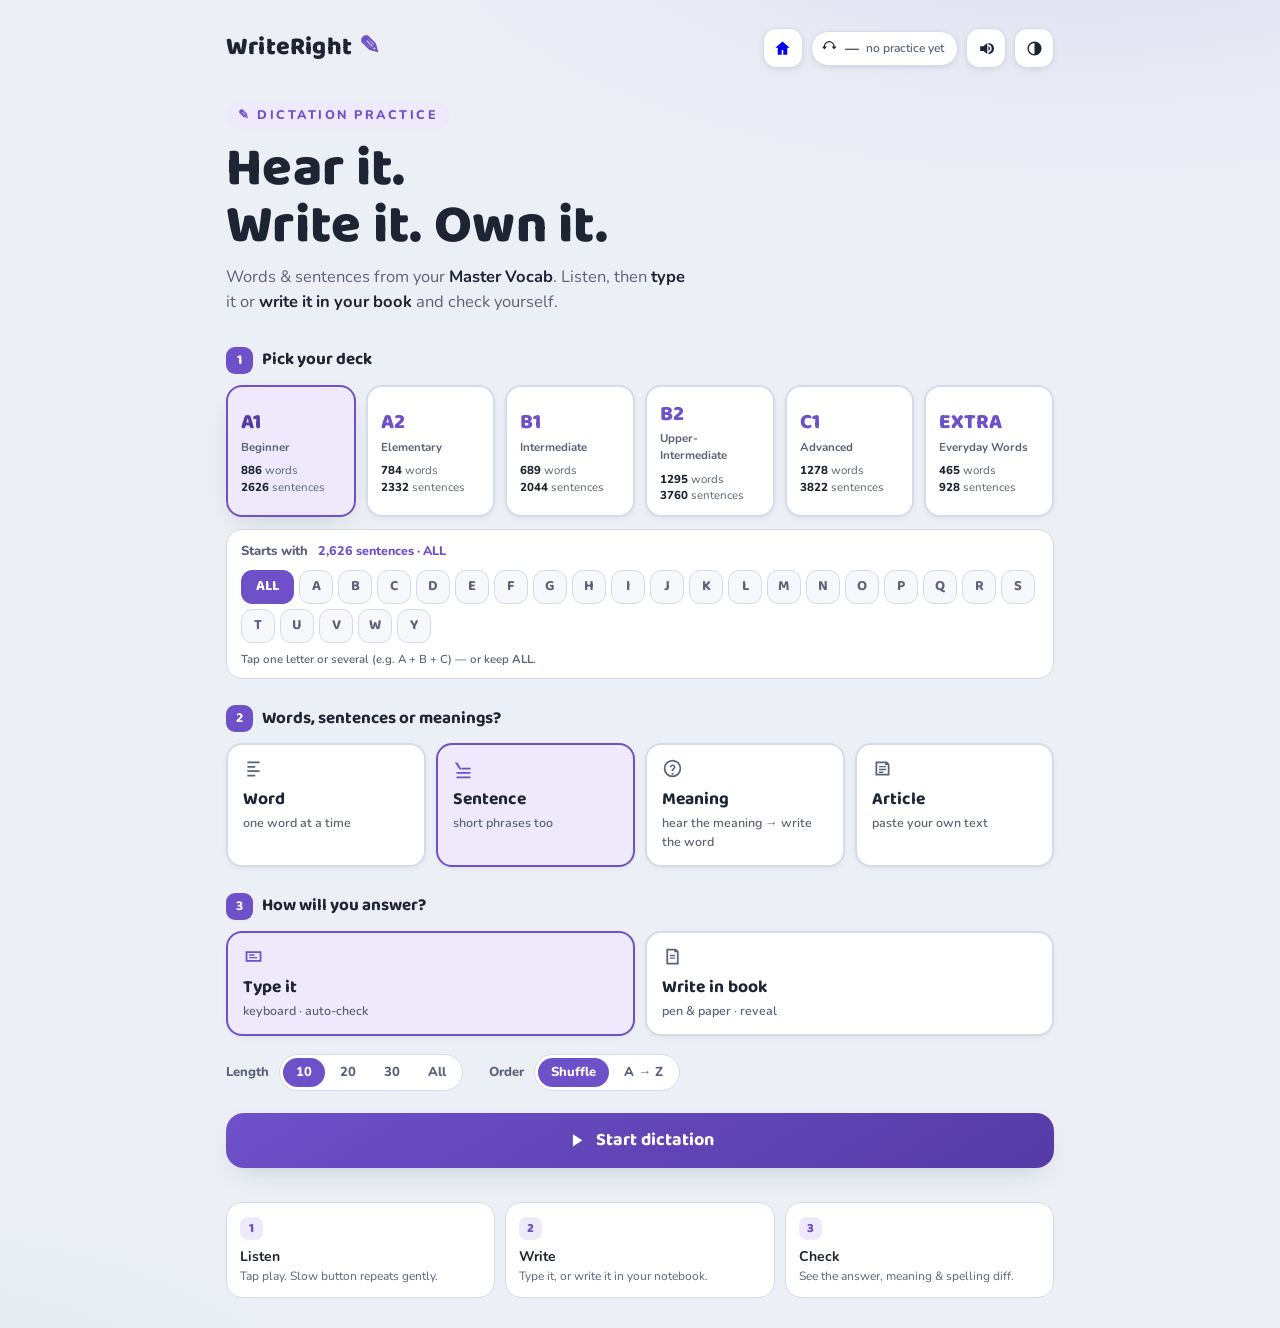
==== commit 1dd05904: "Meaning dictation mode: hear the meaning, write the word" ====
--- a/dictation/index.html
+++ b/dictation/index.html
@@ -11,7 +11,7 @@
 <link rel="preconnect" href="https://fonts.gstatic.com" crossorigin>
 <link href="https://fonts.googleapis.com/css2?family=Baloo+2:wght@500;600;700;800&family=Nunito:ital,wght@0,400;0,600;0,700;0,800;1,400&family=Space+Mono:wght@400;700&display=swap" rel="stylesheet" media="print" onload="this.media='all'">
 <noscript><link href="https://fonts.googleapis.com/css2?family=Baloo+2:wght@500;600;700;800&family=Nunito:ital,wght@0,400;0,600;0,700;0,800;1,400&family=Space+Mono:wght@400;700&display=swap" rel="stylesheet"></noscript>
-<link rel="stylesheet" href="style.css?v=5">
+<link rel="stylesheet" href="style.css?v=7">
 </head>
 <body>
 
@@ -62,8 +62,8 @@
     <p class="letters-note">Tap one letter or several (e.g. A + B + C) — or keep <b>ALL</b>.</p>
   </div>
 
-  <div class="step-label"><span class="step-n">2</span> Words or sentences?</div>
-  <div class="opt-row opt-row3">
+  <div class="step-label"><span class="step-n">2</span> Words, sentences or meanings?</div>
+  <div class="opt-row opt-row4">
     <button class="opt-card" id="mode-word" aria-pressed="false">
       <svg viewBox="0 0 24 24" class="ic" aria-hidden="true"><path d="M5 4h14v2H5zM5 9h9v2H5zM5 14h14v2H5zM5 19h9v2H5z"/></svg>
       <b>Word</b><small>one word at a time</small>
@@ -71,6 +71,10 @@
     <button class="opt-card" id="mode-sentence" aria-pressed="true">
       <svg viewBox="0 0 24 24" class="ic" aria-hidden="true"><path d="M4 5h16v2H4zm0 5h16v2H4zm0 5h10v2H4zm12.5 0 5.5 8h-3l-5-8z" transform="rotate(180 12 14)"/></svg>
       <b>Sentence</b><small>short phrases too</small>
+    </button>
+    <button class="opt-card" id="mode-meaning" aria-pressed="false">
+      <svg viewBox="0 0 24 24" class="ic" aria-hidden="true"><path d="M12 2a10 10 0 1 0 0 20 10 10 0 0 0 0-20zm0 18a8 8 0 1 1 0-16 8 8 0 0 1 0 16zm.2-12.6c-1.9 0-3.2 1.3-3.3 3.2h1.9c.1-.9.6-1.5 1.4-1.5.8 0 1.3.5 1.3 1.2 0 .8-.5 1.2-1.2 1.8-.8.6-1.3 1.2-1.3 2.4v.5h1.8v-.4c0-.8.4-1.1 1.2-1.8.8-.6 1.4-1.3 1.4-2.6 0-1.7-1.4-2.8-3.2-2.8zM11 17.2h2v2h-2z"/></svg>
+      <b>Meaning</b><small>hear the meaning → write the word</small>
     </button>
     <button class="opt-card" id="mode-article" aria-pressed="false">
       <svg viewBox="0 0 24 24" class="ic" aria-hidden="true"><path d="M4 4h13l3 3v13H4zm2 2v12h12V8h-3V6zm2 3h8v1.6H8zm0 3.2h8V14H8zm0 3.2h5v1.6H8z"/></svg>
@@ -161,6 +165,10 @@
       <button id="btn-voice-p" class="icon-btn sm" title="Voice &amp; speed" aria-label="Choose the speaking voice">
         <svg viewBox="0 0 24 24" class="ic" aria-hidden="true"><path d="M4 9v6h4l5 4V5L8 9H4zm12.5 3a3.5 3.5 0 0 0-2-3.2v6.4a3.5 3.5 0 0 0 2-3.2zm-2-7v2.1a5 5 0 0 1 0 9.8V19a7 7 0 0 0 0-14z"/></svg>
       </button>
+      <button id="btn-next-top" class="next-top" hidden title="Next card (Enter)">
+        Next
+        <svg viewBox="0 0 24 24" class="ic" aria-hidden="true"><path d="M9 5l7 7-7 7z"/></svg>
+      </button>
     </div>
   </header>
 
@@ -170,6 +178,11 @@
       <svg viewBox="0 0 24 24" aria-hidden="true"><path d="M8 5v14l11-7z"/></svg>
     </button>
     <div class="listen-sub" id="listen-sub">Listen…</div>
+    <div class="meaning-box" id="meaning-box" hidden>
+      <span class="meaning-lab">✦ it means</span>
+      <div class="meaning-txt" id="meaning-txt"></div>
+      <div class="meaning-pos" id="meaning-pos" hidden></div>
+    </div>
     <div class="listen-row">
       <button id="btn-slow" class="pill">
         <svg viewBox="0 0 24 24" class="ic" aria-hidden="true"><path d="M12 4a8 8 0 1 1-8 8h2a6 6 0 1 0 6-6zm1 4v5l-4 2.2-.9-1.6L11 12V8z"/></svg>
@@ -185,11 +198,11 @@
 
   <!-- type mode -->
   <div id="area-type" class="answer-area">
-    <label class="aa-label" for="type-in">Write what you hear</label>
+    <label class="aa-label" for="type-in" id="type-label">Write what you hear</label>
     <div class="type-row">
       <div class="type-box">
-        <textarea id="type-in" rows="1" lang="en" autocomplete="off" autocapitalize="none"
-          autocorrect="off" spellcheck="false" placeholder="Type — or write here with your Apple Pencil ✎"></textarea>
+        <textarea id="type-in" rows="3" lang="en" autocomplete="off" autocapitalize="none"
+          autocorrect="off" spellcheck="false" placeholder="✎ Write here with your Apple Pencil — or type"></textarea>
         <button id="btn-clear" class="clear-btn" title="Clear" aria-label="Clear the writing box">
           <svg viewBox="0 0 24 24" class="ic" aria-hidden="true"><path d="M18.3 5.7 12 12l6.3 6.3-1.4 1.4L10.6 13.4 5.7 18.3 4.3 16.9 9.7 12 4.3 5.7 5.7 4.3l5.5 5.4 6.3-6.3z"/></svg>
         </button>
@@ -314,6 +327,6 @@
 </div>
 
 <script src="data.js?v=1"></script>
-<script src="app.js?v=5"></script>
+<script src="app.js?v=7"></script>
 </body>
 </html>
--- a/dictation/style.css
+++ b/dictation/style.css
@@ -263,6 +263,7 @@
   gap: 10px;
 }
 .opt-row3 { grid-template-columns: repeat(3, 1fr); }
+.opt-row4 { grid-template-columns: repeat(4, 1fr); }
 .opt-card {
   display: flex; flex-direction: column; align-items: flex-start; gap: 2px;
   text-align: left;
@@ -389,7 +390,19 @@
 
 /* ══════════════════ PRACTICE ══════════════════ */
 
-.prac-top { gap: 12px; flex-wrap: wrap; }
+.prac-top {
+  gap: 12px;
+  flex-wrap: wrap;
+  position: sticky;
+  top: 0;
+  z-index: 30;
+  margin: calc(clamp(14px, 3vw, 28px) * -1 + 6px) calc(clamp(14px, 3.5vw, 26px) * -1) 4px;
+  padding: 10px clamp(14px, 3.5vw, 26px) 10px clamp(14px, 3.5vw, 26px);
+  background: color-mix(in srgb, var(--bg) 86%, transparent);
+  backdrop-filter: blur(12px);
+  -webkit-backdrop-filter: blur(12px);
+  border-bottom: 1.5px solid var(--line);
+}
 .prac-mid { flex: 1; display: flex; flex-direction: column; gap: 6px; }
 .prac-count { font-weight: 800; font-size: 13.5px; color: var(--mut); text-align: center; }
 .prac-count b { color: var(--ink); font-size: 15px; }
@@ -446,6 +459,39 @@
   50% { box-shadow: 0 14px 44px -6px color-mix(in srgb, var(--violet) 85%, transparent); }
 }
 .listen-sub { color: var(--mut); font-weight: 700; font-size: 14px; }
+.meaning-box {
+  margin-top: 4px;
+  width: min(46ch, 100%);
+  background: var(--teal-soft);
+  border: 1.5px solid color-mix(in srgb, var(--teal) 30%, transparent);
+  border-radius: 16px;
+  padding: 13px 18px 12px;
+  text-align: center;
+}
+.meaning-lab {
+  display: block;
+  font-size: 10.5px; font-weight: 800;
+  letter-spacing: 1.2px; text-transform: uppercase;
+  color: var(--teal);
+  margin-bottom: 4px;
+}
+.meaning-txt {
+  font-family: var(--disp);
+  font-weight: 700;
+  font-size: clamp(19px, 3.4vw, 25px);
+  line-height: 1.25;
+  word-break: break-word;
+}
+.meaning-pos {
+  display: inline-block;
+  margin-top: 8px;
+  font-size: 11.5px; font-weight: 800;
+  color: var(--mut);
+  background: var(--card);
+  border: 1.5px solid var(--line);
+  border-radius: 999px;
+  padding: 3px 11px;
+}
 .listen-row { display: flex; gap: 8px; }
 .pill {
   display: inline-flex; align-items: center; gap: 6px;
@@ -476,7 +522,21 @@
   padding: 16px 18px 18px;
 }
 .aa-label { font-family: var(--disp); font-weight: 700; font-size: 16px; margin-bottom: 9px; }
-.type-row { display: flex; gap: 9px; align-items: stretch; }
+.next-top {
+  display: inline-flex; align-items: center; gap: 5px;
+  font-family: var(--disp);
+  font-weight: 700; font-size: 15px;
+  color: #fff;
+  background: linear-gradient(150deg, var(--violet), var(--violet-deep));
+  border-radius: 12px;
+  padding: 7px 15px;
+  box-shadow: 0 4px 14px -6px color-mix(in srgb, var(--violet) 80%, transparent);
+  animation: popIn .22s cubic-bezier(.2,.8,.3,1) both;
+}
+.next-top .ic { width: 15px; height: 15px; fill: currentColor; }
+@keyframes popIn { from { transform: scale(.8); opacity: 0; } }
+
+.type-row { display: flex; gap: 9px; align-items: flex-end; }
 .type-box {
   flex: 1;
   position: relative;
@@ -485,17 +545,17 @@
 #type-in {
   flex: 1;
   font-family: var(--mono);
-  font-size: clamp(18px, 2.8vw, 21px);
-  line-height: 1.45;
-  min-height: 64px;
-  max-height: 40vh;
+  font-size: clamp(19px, 3vw, 22px);
+  line-height: 1.5;
+  min-height: 118px;
+  max-height: 45vh;
   resize: none;
   overflow-y: auto;
   color: var(--ink);
   background: var(--card-soft);
   border: 2px solid var(--line);
   border-radius: 14px;
-  padding: 15px 46px 15px 16px;
+  padding: 16px 50px 16px 16px;
   -webkit-user-select: text;
   user-select: text;
   touch-action: auto;             /* never block Apple Pencil / Scribble */
@@ -803,6 +863,7 @@
 @media (max-width: 560px) {
   .opt-row { grid-template-columns: 1fr 1fr; }
   .opt-row3 { grid-template-columns: 1fr; }
+  .opt-row4 { grid-template-columns: 1fr 1fr; }
   .how { grid-template-columns: 1fr; }
   .score-chips { flex-direction: column; }
   .type-row { flex-direction: column; }
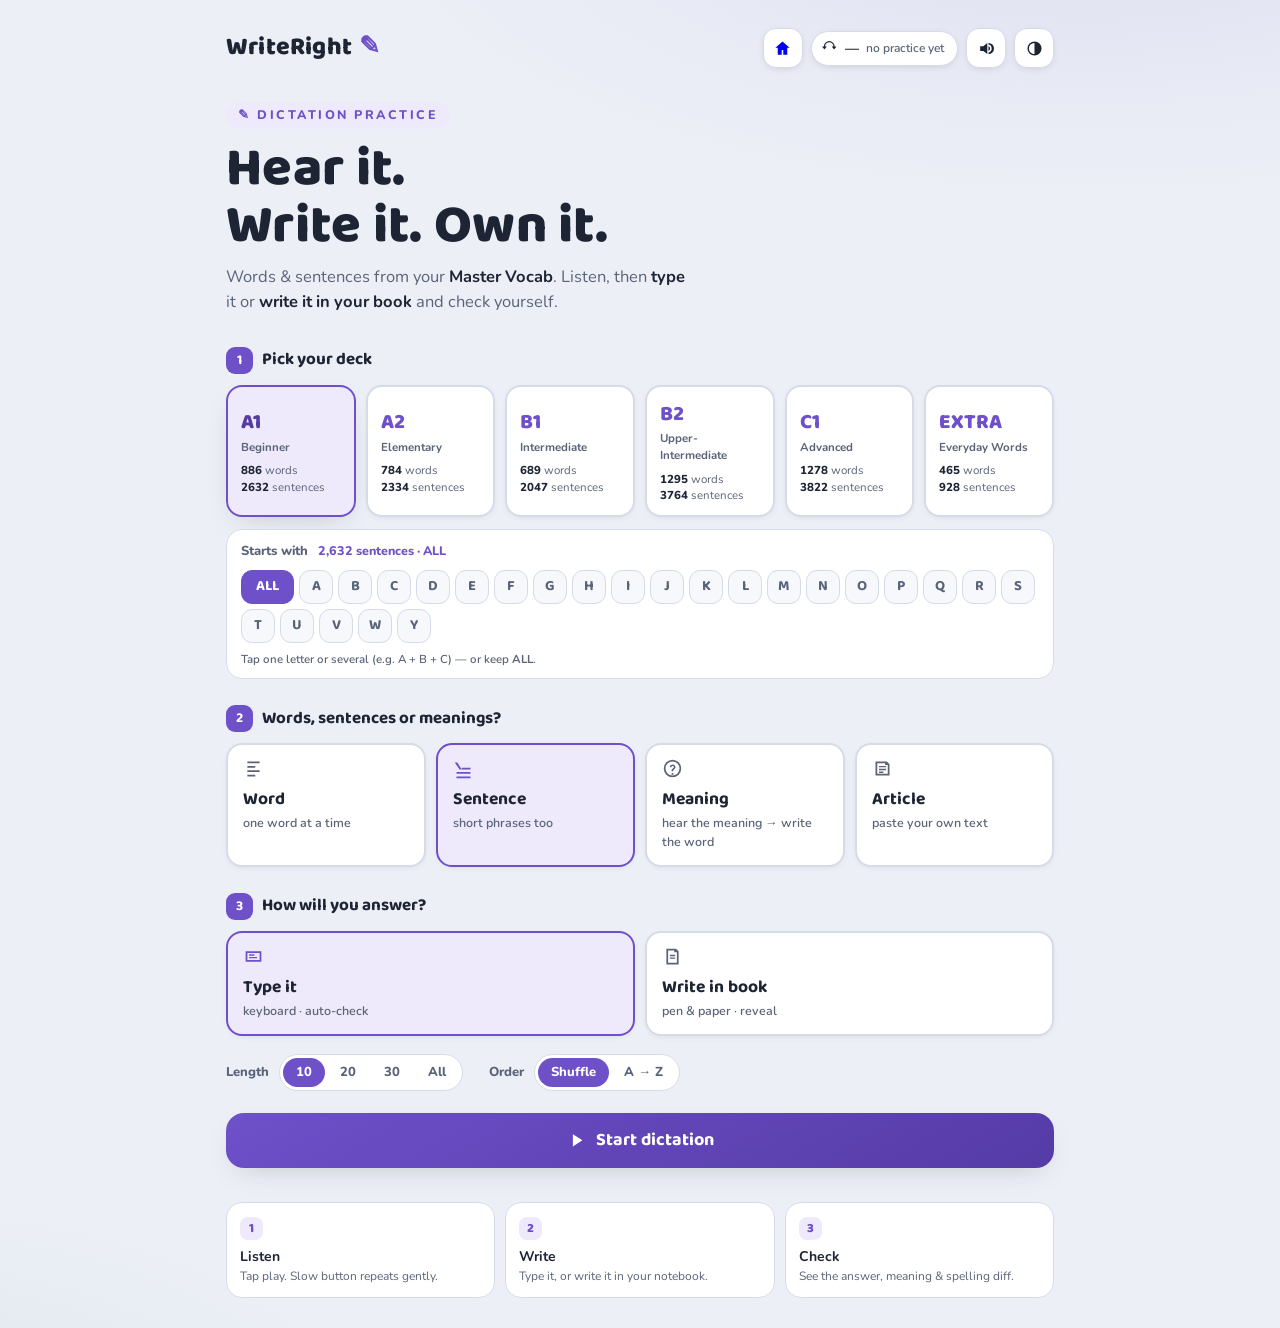
==== commit 7b150bbf: "Meaning mode: cycle other meanings + blanked example hints" ====
--- a/dictation/index.html
+++ b/dictation/index.html
@@ -11,7 +11,7 @@
 <link rel="preconnect" href="https://fonts.gstatic.com" crossorigin>
 <link href="https://fonts.googleapis.com/css2?family=Baloo+2:wght@500;600;700;800&family=Nunito:ital,wght@0,400;0,600;0,700;0,800;1,400&family=Space+Mono:wght@400;700&display=swap" rel="stylesheet" media="print" onload="this.media='all'">
 <noscript><link href="https://fonts.googleapis.com/css2?family=Baloo+2:wght@500;600;700;800&family=Nunito:ital,wght@0,400;0,600;0,700;0,800;1,400&family=Space+Mono:wght@400;700&display=swap" rel="stylesheet"></noscript>
-<link rel="stylesheet" href="style.css?v=7">
+<link rel="stylesheet" href="style.css?v=8">
 </head>
 <body>
 
@@ -179,14 +179,23 @@
     </button>
     <div class="listen-sub" id="listen-sub">Listen…</div>
     <div class="meaning-box" id="meaning-box" hidden>
-      <span class="meaning-lab">✦ it means</span>
+      <span class="meaning-lab" id="meaning-lab">✦ it means</span>
       <div class="meaning-txt" id="meaning-txt"></div>
       <div class="meaning-pos" id="meaning-pos" hidden></div>
     </div>
+    <div class="cloze-line" id="cloze-line" hidden></div>
     <div class="listen-row">
       <button id="btn-slow" class="pill">
         <svg viewBox="0 0 24 24" class="ic" aria-hidden="true"><path d="M12 4a8 8 0 1 1-8 8h2a6 6 0 1 0 6-6zm1 4v5l-4 2.2-.9-1.6L11 12V8z"/></svg>
         Slow
+      </button>
+      <button id="btn-other" class="pill" hidden>
+        <svg viewBox="0 0 24 24" class="ic" aria-hidden="true"><path d="M12 5V2L7 6l5 4V7a5 5 0 1 1-5 5H5a7 7 0 1 0 7-7z"/></svg>
+        Other meaning
+      </button>
+      <button id="btn-cloze" class="pill" hidden>
+        <svg viewBox="0 0 24 24" class="ic" aria-hidden="true"><path d="M4 4h16a1 1 0 0 1 1 1v11a1 1 0 0 1-1 1H8.4L5 20.2a.8.8 0 0 1-1.3-.6V5a1 1 0 0 1 1-1zm3 4h10v1.7H7zm0 3.4h7v1.7H7z"/></svg>
+        Example ___
       </button>
       <button id="btn-hint" class="pill">
         <svg viewBox="0 0 24 24" class="ic" aria-hidden="true"><path d="M9 21h6v-1H9zm-4-4h14v-1H5zm2-4h10l-1.5-3H12L9.5 10 11 7.5 9.6 6.4 7 11z"/></svg>
@@ -326,7 +335,7 @@
   </div>
 </div>
 
-<script src="data.js?v=1"></script>
-<script src="app.js?v=7"></script>
+<script src="data.js?v=2"></script>
+<script src="app.js?v=8"></script>
 </body>
 </html>
--- a/dictation/style.css
+++ b/dictation/style.css
@@ -492,7 +492,20 @@
   border-radius: 999px;
   padding: 3px 11px;
 }
-.listen-row { display: flex; gap: 8px; }
+/* example sentence with the word blanked out */
+.cloze-line {
+  width: min(52ch, 100%);
+  font-weight: 700;
+  font-size: 15.5px;
+  line-height: 1.45;
+  color: var(--ink);
+  background: var(--card-soft);
+  border: 1.5px dashed color-mix(in srgb, var(--teal) 45%, transparent);
+  border-radius: 12px;
+  padding: 9px 16px;
+  text-align: center;
+}
+.listen-row { display: flex; flex-wrap: wrap; justify-content: center; gap: 8px; }
 .pill {
   display: inline-flex; align-items: center; gap: 6px;
   font-weight: 800; font-size: 13px;
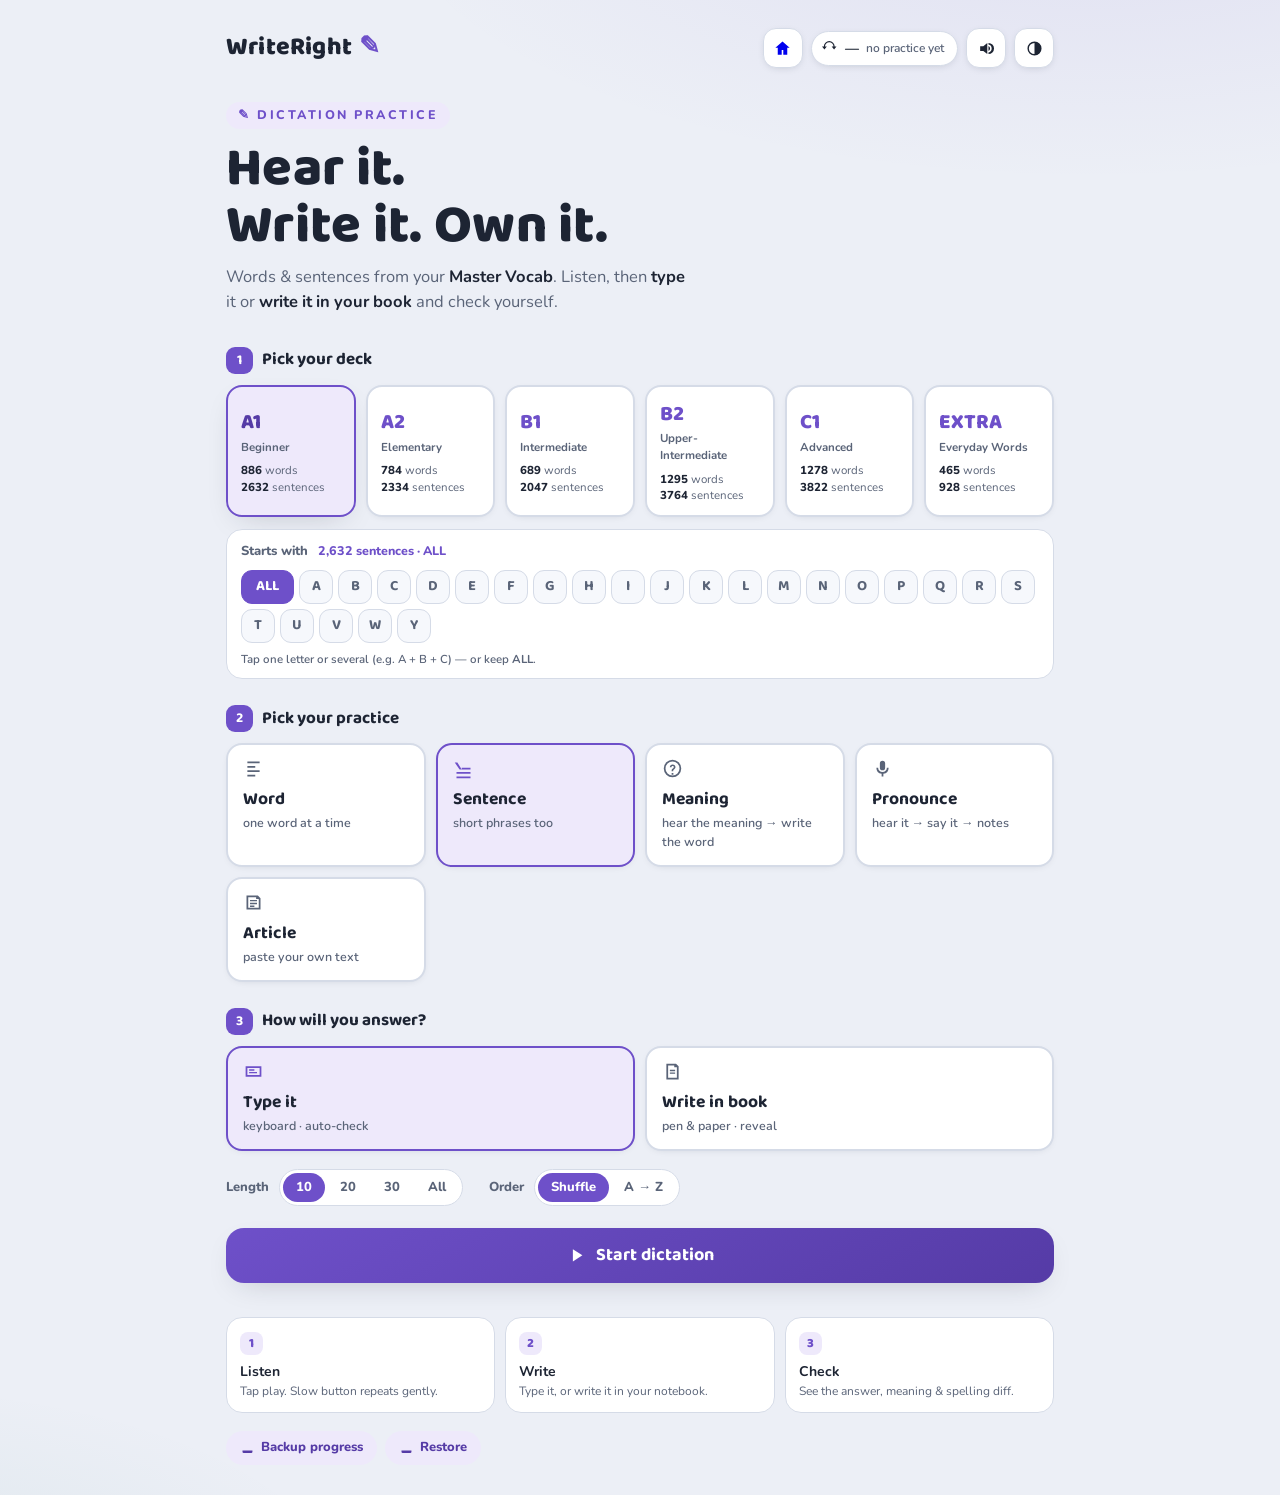
==== commit 201c1758: "Six upgrades: spaced review + streaks in WriteRight, backup/restore, pronunciation clinic, AI speech" ====
--- a/dictation/index.html
+++ b/dictation/index.html
@@ -11,7 +11,7 @@
 <link rel="preconnect" href="https://fonts.gstatic.com" crossorigin>
 <link href="https://fonts.googleapis.com/css2?family=Baloo+2:wght@500;600;700;800&family=Nunito:ital,wght@0,400;0,600;0,700;0,800;1,400&family=Space+Mono:wght@400;700&display=swap" rel="stylesheet" media="print" onload="this.media='all'">
 <noscript><link href="https://fonts.googleapis.com/css2?family=Baloo+2:wght@500;600;700;800&family=Nunito:ital,wght@0,400;0,600;0,700;0,800;1,400&family=Space+Mono:wght@400;700&display=swap" rel="stylesheet"></noscript>
-<link rel="stylesheet" href="style.css?v=8">
+<link rel="stylesheet" href="style.css?v=9">
 </head>
 <body>
 
@@ -42,6 +42,14 @@
     <p class="hero-sub">Words &amp; sentences from your <b class="you">Master Vocab</b>. Listen, then <b>type</b> it or <b>write it in your book</b> and check yourself.</p>
   </div>
 
+  <div id="due-quick" class="tricky-quick" hidden>
+    <button id="btn-due" class="ghost-cta" style="background:var(--teal-soft);border-color:color-mix(in srgb, var(--teal) 35%, transparent)">
+      <svg viewBox="0 0 24 24" class="ic" aria-hidden="true" style="color:var(--teal)"><path d="M12 2a10 10 0 1 0 0 20 10 10 0 0 0 0-20zm1 5h-2v6l5 3 1-1.7-4-2.3z"/></svg>
+      <span id="due-text"><b id="due-n">0</b> words ready for review</span>
+      <span class="ghost-cta-arrow" aria-hidden="true" style="color:var(--teal)">→</span>
+    </button>
+  </div>
+
   <div id="tricky-quick" class="tricky-quick" hidden>
     <button id="btn-tricky" class="ghost-cta">
       <svg viewBox="0 0 24 24" class="ic" aria-hidden="true"><path d="M12 3l2.7 5.6 6.3.8-4.6 4.3 1.2 6.2L12 17l-5.6 2.9 1.2-6.2L3 9.4l6.3-.8z"/></svg>
@@ -62,7 +70,7 @@
     <p class="letters-note">Tap one letter or several (e.g. A + B + C) — or keep <b>ALL</b>.</p>
   </div>
 
-  <div class="step-label"><span class="step-n">2</span> Words, sentences or meanings?</div>
+  <div class="step-label"><span class="step-n">2</span> Pick your practice</div>
   <div class="opt-row opt-row4">
     <button class="opt-card" id="mode-word" aria-pressed="false">
       <svg viewBox="0 0 24 24" class="ic" aria-hidden="true"><path d="M5 4h14v2H5zM5 9h9v2H5zM5 14h14v2H5zM5 19h9v2H5z"/></svg>
@@ -75,6 +83,10 @@
     <button class="opt-card" id="mode-meaning" aria-pressed="false">
       <svg viewBox="0 0 24 24" class="ic" aria-hidden="true"><path d="M12 2a10 10 0 1 0 0 20 10 10 0 0 0 0-20zm0 18a8 8 0 1 1 0-16 8 8 0 0 1 0 16zm.2-12.6c-1.9 0-3.2 1.3-3.3 3.2h1.9c.1-.9.6-1.5 1.4-1.5.8 0 1.3.5 1.3 1.2 0 .8-.5 1.2-1.2 1.8-.8.6-1.3 1.2-1.3 2.4v.5h1.8v-.4c0-.8.4-1.1 1.2-1.8.8-.6 1.4-1.3 1.4-2.6 0-1.7-1.4-2.8-3.2-2.8zM11 17.2h2v2h-2z"/></svg>
       <b>Meaning</b><small>hear the meaning → write the word</small>
+    </button>
+    <button class="opt-card" id="mode-pron" aria-pressed="false">
+      <svg viewBox="0 0 24 24" class="ic" aria-hidden="true"><path d="M12 3a3 3 0 0 1 3 3v5a3 3 0 0 1-6 0V6a3 3 0 0 1 3-3zm7 8a7 7 0 0 1-6 6.9V21h-2v-3.1A7 7 0 0 1 5 11h2a5 5 0 0 0 10 0z"/></svg>
+      <b>Pronounce</b><small>hear it → say it → notes</small>
     </button>
     <button class="opt-card" id="mode-article" aria-pressed="false">
       <svg viewBox="0 0 24 24" class="ic" aria-hidden="true"><path d="M4 4h13l3 3v13H4zm2 2v12h12V8h-3V6zm2 3h8v1.6H8zm0 3.2h8V14H8zm0 3.2h5v1.6H8z"/></svg>
@@ -146,6 +158,19 @@
       <b>Check</b>
       <small>See the answer, meaning &amp; spelling diff.</small>
     </div>
+  </div>
+
+  <div class="backup-row">
+    <button id="btn-backup" class="pill">
+      <svg viewBox="0 0 24 24" class="ic" aria-hidden="true"><path d="M12 3v10m0 0 4-4m-4 4-4-4M4 17v2a2 2 0 0 0 2 2h12a2 2 0 0 0 2-2v-2"/></svg>
+      Backup progress
+    </button>
+    <button id="btn-restore" class="pill">
+      <svg viewBox="0 0 24 24" class="ic" aria-hidden="true"><path d="M12 13V3m0 0 4 4m-4-4-4 4M4 17v2a2 2 0 0 0 2 2h12a2 2 0 0 0 2-2v-2"/></svg>
+      Restore
+    </button>
+    <input type="file" id="restore-file" accept="application/json,.json" hidden>
+    <span id="backup-msg" class="backup-msg"></span>
   </div>
 </section>
 
@@ -239,6 +264,7 @@
     <div class="verdict" id="verdict"></div>
     <div class="reveal-word" id="reveal-text"></div>
     <div class="reveal-ipa" id="reveal-ipa"></div>
+    <div class="reveal-pron" id="reveal-pron" hidden></div>
     <div class="diff-box" id="diff-box" hidden>
       <div class="diff-row"><span class="diff-lab">You wrote</span><span class="diff-txt mono" id="diff-yours"></span></div>
       <div class="diff-row"><span class="diff-lab">Answer</span><span class="diff-txt mono" id="diff-goal"></span></div>
@@ -335,7 +361,12 @@
   </div>
 </div>
 
-<script src="data.js?v=2"></script>
-<script src="app.js?v=8"></script>
+<script src="data.js?v=3"></script>
+<script src="app.js?v=14"></script>
+<script>
+  if ("serviceWorker" in navigator) {
+    addEventListener("load", () => navigator.serviceWorker.register("../sw.js", { scope: "../" }).catch(() => {}));
+  }
+</script>
 </body>
 </html>
--- a/dictation/style.css
+++ b/dictation/style.css
@@ -169,6 +169,20 @@
 .ghost-cta .ic { width: 21px; height: 21px; color: var(--amber); }
 .ghost-cta-arrow { margin-left: auto; color: var(--amber); font-size: 18px; }
 
+/* backup / restore row */
+.backup-row {
+  display: flex;
+  flex-wrap: wrap;
+  align-items: center;
+  gap: 8px;
+  margin-top: 18px;
+}
+.backup-msg {
+  font-size: 12.5px;
+  font-weight: 700;
+  color: var(--teal);
+}
+
 /* ── steps / options ────────────────────────────────────────── */
 
 .step-label {
@@ -622,6 +636,29 @@
   word-break: break-word;
 }
 .reveal-ipa { font-family: var(--mono); color: var(--mut); font-size: 15px; }
+
+/* pronunciation clinic box: stress + common-mistake note */
+.reveal-pron {
+  display: flex;
+  flex-wrap: wrap;
+  align-items: center;
+  justify-content: center;
+  gap: 8px 12px;
+  max-width: 56ch;
+  background: var(--teal-soft);
+  border: 1.5px solid color-mix(in srgb, var(--teal) 30%, transparent);
+  border-radius: 13px;
+  padding: 9px 15px;
+}
+.reveal-pron .rp-stress {
+  font-family: var(--disp);
+  font-weight: 800;
+  font-size: 15px;
+  color: var(--teal);
+  text-transform: uppercase;
+  letter-spacing: 1.5px;
+}
+.reveal-pron .rp-note { font-size: 13px; font-weight: 600; color: var(--ink); line-height: 1.4; }
 .diff-box {
   width: 100%;
   background: var(--card-soft);
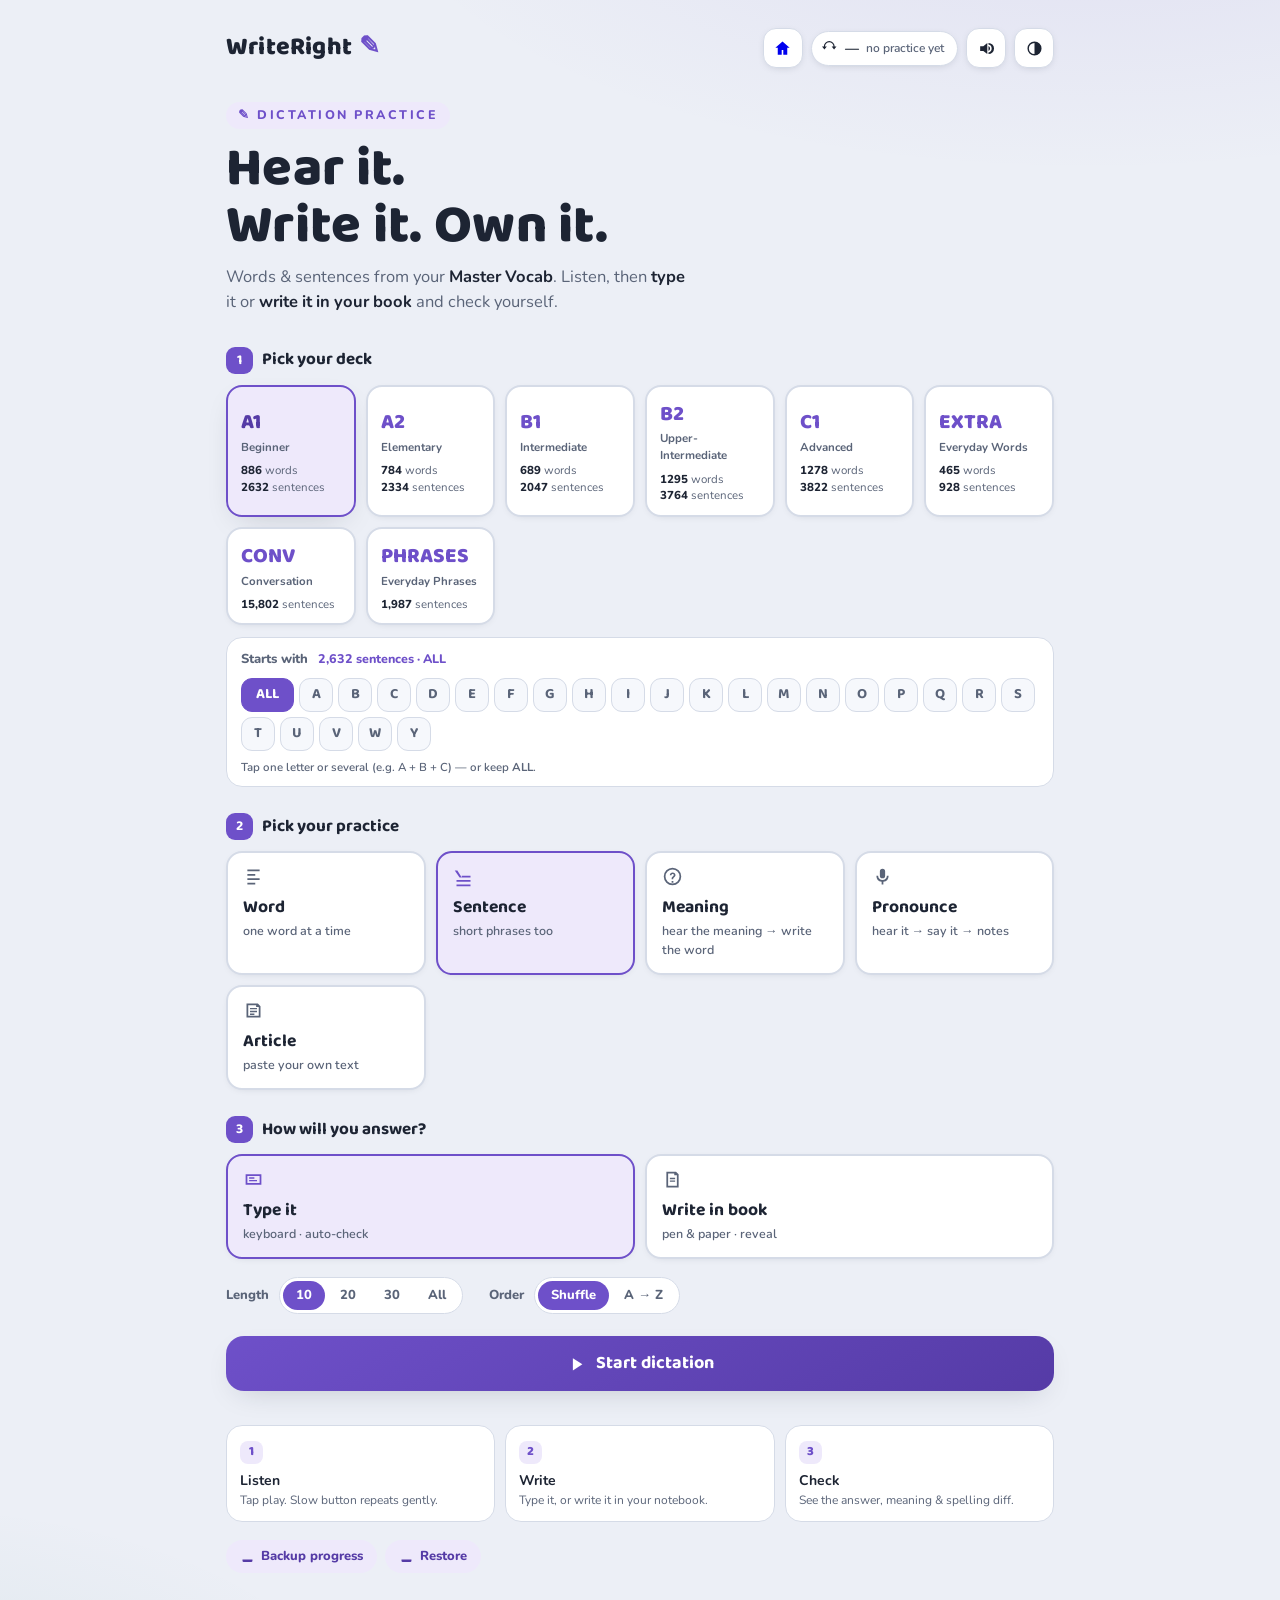
==== commit 3e1c3a08: "WriteRight: support sentence-only decks (CONV/PHRASES) - disable word modes, cache v4" ====
--- a/dictation/index.html
+++ b/dictation/index.html
@@ -11,7 +11,7 @@
 <link rel="preconnect" href="https://fonts.gstatic.com" crossorigin>
 <link href="https://fonts.googleapis.com/css2?family=Baloo+2:wght@500;600;700;800&family=Nunito:ital,wght@0,400;0,600;0,700;0,800;1,400&family=Space+Mono:wght@400;700&display=swap" rel="stylesheet" media="print" onload="this.media='all'">
 <noscript><link href="https://fonts.googleapis.com/css2?family=Baloo+2:wght@500;600;700;800&family=Nunito:ital,wght@0,400;0,600;0,700;0,800;1,400&family=Space+Mono:wght@400;700&display=swap" rel="stylesheet"></noscript>
-<link rel="stylesheet" href="style.css?v=9">
+<link rel="stylesheet" href="style.css?v=10">
 </head>
 <body>
 
@@ -106,8 +106,8 @@
     </div>
   </div>
 
-  <div class="step-label"><span class="step-n">3</span> How will you answer?</div>
-  <div class="opt-row">
+  <div class="step-label" id="answer-step-label"><span class="step-n">3</span> How will you answer?</div>
+  <div class="opt-row" id="answer-step">
     <button class="opt-card" id="answer-type" aria-pressed="true">
       <svg viewBox="0 0 24 24" class="ic" aria-hidden="true"><path d="M3 6h18v12H3zm2 2v8h14V8zm2 1.5h6v1.5H7zm0 3h9V14H7z"/></svg>
       <b>Type it</b><small>keyboard · auto-check</small>
@@ -251,11 +251,11 @@
 
   <!-- book mode -->
   <div id="area-book" class="answer-area" hidden>
-    <div class="aa-label">Write it in your book ✎</div>
-    <p class="book-note">No typing here — listen as many times as you like, write the word or sentence in your notebook, then check yourself.</p>
+    <div class="aa-label" id="book-label">Write it in your book ✎</div>
+    <p class="book-note" id="book-note">No typing here — listen as many times as you like, write the word or sentence in your notebook, then check yourself.</p>
     <button id="btn-reveal" class="cta small book-cta">
       <svg viewBox="0 0 24 24" class="ic" aria-hidden="true"><path d="M12 5c-5 0-9 4.5-10 7 1 2.5 5 7 10 7s9-4.5 10-7c-1-2.5-5-7-10-7zm0 11a4 4 0 1 1 0-8 4 4 0 0 1 0 8zm0-2a2 2 0 1 0 0-4 2 2 0 0 0 0 4z"/></svg>
-      Show answer
+      <span id="book-reveal-label">Show answer</span>
     </button>
   </div>
 
@@ -277,7 +277,7 @@
       <span id="reveal-ex-text"></span>
     </button>
     <div class="grade-row" id="grade-row" hidden>
-      <span class="grade-q">Did you get it right in your book?</span>
+      <span class="grade-q" id="grade-q-txt">Did you get it right in your book?</span>
       <div class="grade-btns">
         <button id="btn-right" class="grade g-ok">
           <svg viewBox="0 0 24 24" class="ic" aria-hidden="true"><path d="M9 16.2 4.8 12l-1.4 1.4L9 19 21 7l-1.4-1.4z"/></svg> Right <kbd>1</kbd></button>
@@ -361,8 +361,8 @@
   </div>
 </div>
 
-<script src="data.js?v=3"></script>
-<script src="app.js?v=14"></script>
+<script src="data.js?v=4"></script>
+<script src="app.js?v=16"></script>
 <script>
   if ("serviceWorker" in navigator) {
     addEventListener("load", () => navigator.serviceWorker.register("../sw.js", { scope: "../" }).catch(() => {}));
--- a/dictation/style.css
+++ b/dictation/style.css
@@ -297,6 +297,7 @@
   background: var(--violet-soft);
 }
 .opt-card[aria-pressed="true"] .ic { color: var(--violet); }
+.opt-card:disabled { opacity: .35; pointer-events: none; }
 
 .row-opts {
   display: flex; flex-wrap: wrap; gap: 12px 26px;
